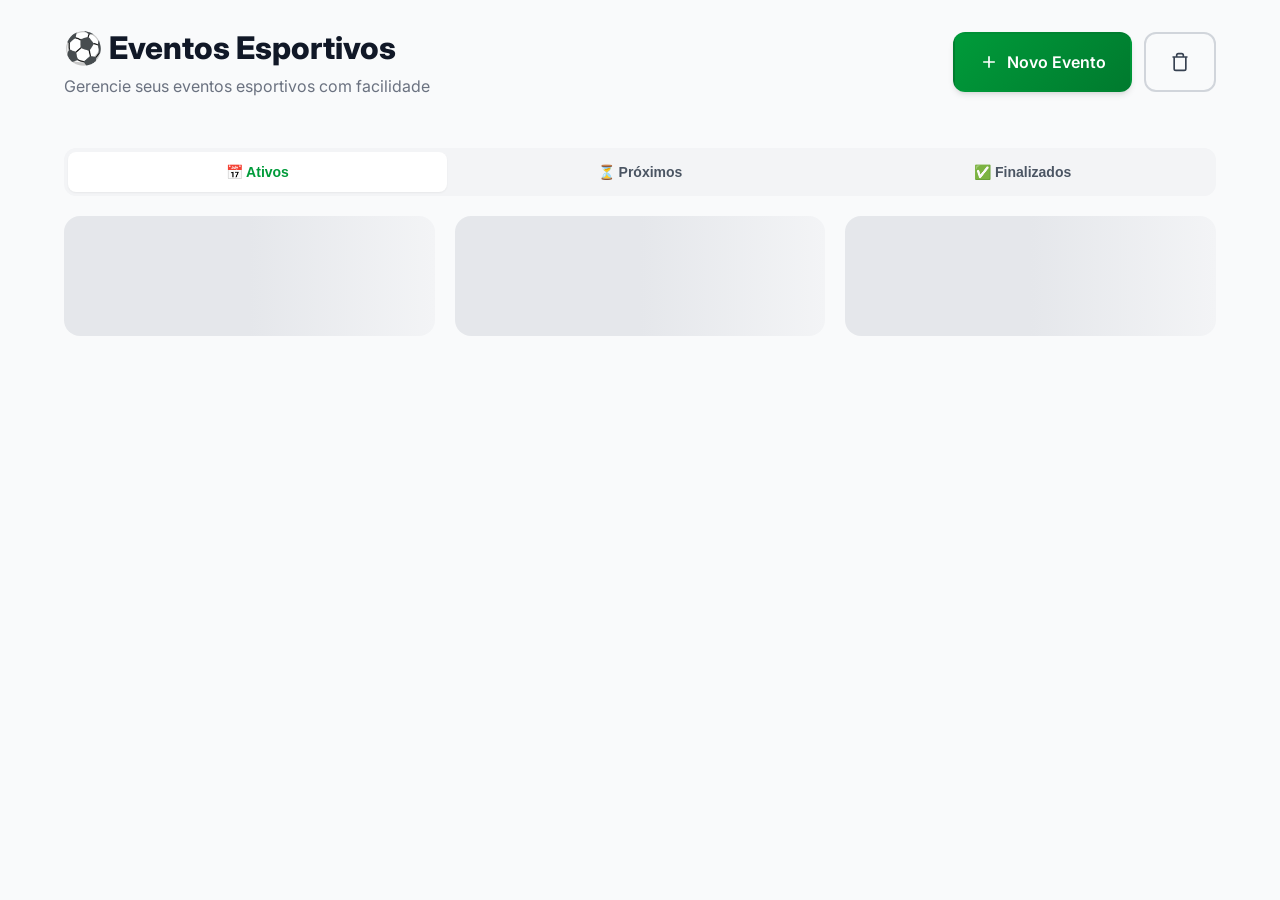
==== index.html @ 84ebbd31 "Recriação completa do sistema de gerenciamento de eventos esportivos com UI/UX mobile-first e cores " ====
<!DOCTYPE html>
<html lang="pt-BR">
<head>
  <meta charset="UTF-8">
  <meta name="viewport" content="width=device-width, initial-scale=1.0">
  <meta name="description" content="Gerenciador de Eventos Esportivos - Crie e gerencie seus eventos esportivos com facilidade">
  <meta name="theme-color" content="#009B3A">
  <title>Gestão de Eventos Esportivos | Painel Admin</title>
  
  <!-- Preconnect para performance -->
  <link rel="preconnect" href="https://fonts.googleapis.com">
  <link rel="preconnect" href="https://fonts.gstatic.com" crossorigin>
  <link href="https://fonts.googleapis.com/css2?family=Inter:wght@400;500;600;700;800&display=swap" rel="stylesheet">
  
  <!-- Styles -->
  <link rel="stylesheet" href="style.css">
  
  <!-- Favicon -->
  <link rel="icon" type="image/svg+xml" href="data:image/svg+xml,<svg xmlns='http://www.w3.org/2000/svg' viewBox='0 0 100 100'><text y='.9em' font-size='90'>⚽</text></svg>">
</head>
<body>
  <!-- Toast Container -->
  <div id="toast-container" class="toast-container" aria-live="polite"></div>

  <!-- Modal Backdrop -->
  <div id="modal-backdrop" class="modal-backdrop"></div>

  <!-- Header -->
  <header class="container">
    <div class="page-header">
      <div>
        <h1 class="page-title">⚽ Eventos Esportivos</h1>
        <p class="page-subtitle">Gerencie seus eventos esportivos com facilidade</p>
      </div>
      <div class="flex gap-3">
        <button id="btn-create-event" class="btn btn-primary btn-lg" data-action="create">
          <svg width="20" height="20" viewBox="0 0 24 24" fill="none" stroke="currentColor" stroke-width="2">
            <path d="M12 5v14M5 12h14"/>
          </svg>
          Novo Evento
        </button>
        <button id="btn-view-trash" class="btn btn-outline btn-lg" title="Lixeira">
          <svg width="20" height="20" viewBox="0 0 24 24" fill="none" stroke="currentColor" stroke-width="2">
            <path d="M3 6h18M19 6v14a2 2 0 01-2 2H7a2 2 0 01-2-2V6m3 0V4a2 2 0 012-2h4a2 2 0 012 2v2"/>
          </svg>
        </button>
      </div>
    </div>
  </header>

  <!-- Main Content -->
  <main class="container">
    <!-- Tabs de Navegação -->
    <div class="tabs" role="tablist">
      <button class="tab-button active" role="tab" aria-selected="true" data-tab="active">
        📅 Ativos
      </button>
      <button class="tab-button" role="tab" aria-selected="false" data-tab="upcoming">
        ⏳ Próximos
      </button>
      <button class="tab-button" role="tab" aria-selected="false" data-tab="completed">
        ✅ Finalizados
      </button>
    </div>

    <!-- Lista de Eventos -->
    <div id="events-list" class="grid grid-cols-1">
      <!-- Skeleton loading -->
      <div class="skeleton skeleton-card"></div>
      <div class="skeleton skeleton-card"></div>
      <div class="skeleton skeleton-card"></div>
    </div>

    <!-- Empty State (hidden by default) -->
    <div id="empty-state" class="empty-state hidden">
      <div class="empty-state-icon">
        <svg width="80" height="80" viewBox="0 0 24 24" fill="none" stroke="currentColor" stroke-width="1.5">
          <path d="M8 7V3m8 4V3m-9 8h10M5 21h14a2 2 0 002-2V7a2 2 0 00-2-2H5a2 2 0 00-2 2v12a2 2 0 002 2z"/>
        </svg>
      </div>
      <h3 class="empty-state-title">Nenhum evento encontrado</h3>
      <p class="empty-state-message">Crie seu primeiro evento esportivo clicando no botão "Novo Evento"</p>
    </div>
  </main>

  <!-- Modal de Criar/Editar Evento -->
  <div id="event-modal" class="modal" role="dialog" aria-modal="true" aria-labelledby="modal-title">
    <div class="modal-header">
      <h2 id="modal-title" class="modal-title">Novo Evento</h2>
      <button class="modal-close" aria-label="Fechar modal">
        <svg width="20" height="20" viewBox="0 0 24 24" fill="none" stroke="currentColor" stroke-width="2">
          <path d="M6 18L18 6M6 6l12 12"/>
        </svg>
      </button>
    </div>
    <form id="event-form" class="modal-body">
      <input type="hidden" id="event-id">
      
      <div class="form-group">
        <label for="event-name" class="form-label">Nome do Evento *</label>
        <input type="text" id="event-name" class="form-input" required placeholder="Ex: Futebol de Quinta">
      </div>

      <div class="form-group">
        <label for="event-description" class="form-label">Descrição</label>
        <textarea id="event-description" class="form-textarea" rows="3" placeholder="Detalhes sobre o evento..."></textarea>
      </div>

      <div class="grid grid-cols-1" style="gap: var(--spacing-4);">
        <div class="form-group">
          <label for="event-date" class="form-label">Data *</label>
          <input type="date" id="event-date" class="form-input" required>
        </div>

        <div class="form-group">
          <label for="event-time" class="form-label">Horário *</label>
          <input type="time" id="event-time" class="form-input" required>
        </div>
      </div>

      <div class="form-group">
        <label for="event-location" class="form-label">Localização *</label>
        <input type="text" id="event-location" class="form-input" required placeholder="Endereço completo">
        <p class="form-hint">O mapa será exibido após confirmar presença</p>
      </div>

      <div class="grid grid-cols-1" style="gap: var(--spacing-4);">
        <div class="form-group">
          <label for="event-max-players" class="form-label">Máximo de Jogadores *</label>
          <input type="number" id="event-max-players" class="form-input" required min="2" max="100" value="22">
        </div>

        <div class="form-group">
          <label for="event-cost" class="form-label">Custo por Pessoa (R$)</label>
          <input type="number" id="event-cost" class="form-input" min="0" step="0.01" placeholder="0.00">
        </div>
      </div>

      <div class="form-group">
        <label for="event-duration" class="form-label">Duração da Partida (minutos)</label>
        <input type="number" id="event-duration" class="form-input" min="1" max="180" value="60">
      </div>

      <div class="form-group">
        <label class="toggle">
          <input type="checkbox" id="event-require-login">
          <span class="toggle-slider"></span>
        </label>
        <span class="form-label" style="display: inline; margin-left: var(--spacing-2);">Exigir login para criar evento</span>
      </div>
    </form>
    <div class="modal-footer">
      <button type="button" id="btn-cancel-event" class="btn btn-secondary flex-1">Cancelar</button>
      <button type="submit" form="event-form" class="btn btn-primary flex-1">Salvar Evento</button>
    </div>
  </div>

  <!-- Modal de Detalhes do Evento -->
  <div id="event-details-modal" class="modal" role="dialog" aria-modal="true" aria-labelledby="details-modal-title">
    <div class="modal-header">
      <h2 id="details-modal-title" class="modal-title">Detalhes do Evento</h2>
      <button class="modal-close" aria-label="Fechar modal">
        <svg width="20" height="20" viewBox="0 0 24 24" fill="none" stroke="currentColor" stroke-width="2">
          <path d="M6 18L18 6M6 6l12 12"/>
        </svg>
      </button>
    </div>
    <div class="modal-body">
      <div id="event-details-content">
        <!-- Conteúdo carregado dinamicamente -->
      </div>
    </div>
    <div class="modal-footer">
      <button id="btn-delete-event" class="btn btn-danger">Excluir</button>
      <button id="btn-edit-event" class="btn btn-primary">Editar</button>
    </div>
  </div>

  <!-- Modal de Gerenciamento de Partida -->
  <div id="match-modal" class="modal" role="dialog" aria-modal="true" aria-labelledby="match-modal-title">
    <div class="modal-header">
      <h2 id="match-modal-title" class="modal-title">Controle da Partida</h2>
      <button class="modal-close" aria-label="Fechar modal">
        <svg width="20" height="20" viewBox="0 0 24 24" fill="none" stroke="currentColor" stroke-width="2">
          <path d="M6 18L18 6M6 6l12 12"/>
        </svg>
      </button>
    </div>
    <div class="modal-body">
      <!-- Timer -->
      <div class="mb-4">
        <div id="timer-display" class="timer-display timer-paused">00:00</div>
      </div>

      <!-- Controles do Timer -->
      <div class="flex justify-center gap-3 mb-4">
        <button id="btn-start-timer" class="btn btn-primary">
          <svg width="20" height="20" viewBox="0 0 24 24" fill="currentColor">
            <path d="M8 5v14l11-7z"/>
          </svg>
          Iniciar
        </button>
        <button id="btn-pause-timer" class="btn btn-warning hidden">
          <svg width="20" height="20" viewBox="0 0 24 24" fill="currentColor">
            <path d="M6 4h4v16H6zm8 0h4v16h-4z"/>
          </svg>
          Pausar
        </button>
        <button id="btn-reset-timer" class="btn btn-secondary">
          <svg width="20" height="20" viewBox="0 0 24 24" fill="none" stroke="currentColor" stroke-width="2">
            <path d="M4 4v5h.582m15.356 2A8.001 8.001 0 004.582 9m0 0H9m11 11v-5h-.581m0 0a8.003 8.003 0 01-15.357-2m15.357 2H15"/>
          </svg>
          Resetar
        </button>
      </div>

      <!-- Apito -->
      <div class="flex justify-center mb-4">
        <button id="btn-whistle" class="btn btn-blue btn-lg">
          <svg width="24" height="24" viewBox="0 0 24 24" fill="none" stroke="currentColor" stroke-width="2">
            <circle cx="12" cy="12" r="10"/>
            <path d="M12 8v8M8 12h8"/>
          </svg>
          🔊 Apitar
        </button>
      </div>

      <!-- Placar -->
      <div class="divider">Placar</div>
      
      <div class="scoreboard mb-4">
        <div class="score-team">
          <div class="score-value" id="score-team-a">0</div>
          <div class="score-label">Time A</div>
        </div>
        <div class="score-divider">-</div>
        <div class="score-team">
          <div class="score-value" id="score-team-b">0</div>
          <div class="score-label">Time B</div>
        </div>
      </div>

      <!-- Controles do Placar -->
      <div class="flex justify-center gap-3 mb-4">
        <button class="btn btn-secondary btn-add-goal" data-team="A">
          + Gol A
        </button>
        <button class="btn btn-secondary btn-add-goal" data-team="B">
          + Gol B
        </button>
      </div>

      <!-- Sortear Times -->
      <div class="divider">Times</div>
      
      <button id="btn-generate-teams" class="btn btn-warning w-full mb-4">
        🎲 Sortear Times Aleatórios
      </button>

      <div id="teams-container">
        <!-- Times gerados dinamicamente -->
      </div>
    </div>
    <div class="modal-footer">
      <button id="btn-end-match" class="btn btn-danger w-full">Finalizar Partida</button>
    </div>
  </div>

  <!-- Modal de Lixeira -->
  <div id="trash-modal" class="modal" role="dialog" aria-modal="true" aria-labelledby="trash-modal-title">
    <div class="modal-header">
      <h2 id="trash-modal-title" class="modal-title">🗑️ Lixeira</h2>
      <button class="modal-close" aria-label="Fechar modal">
        <svg width="20" height="20" viewBox="0 0 24 24" fill="none" stroke="currentColor" stroke-width="2">
          <path d="M6 18L18 6M6 6l12 12"/>
        </svg>
      </button>
    </div>
    <div class="modal-body">
      <div id="trash-list">
        <!-- Eventos deletados -->
      </div>
      <div id="trash-empty" class="empty-state hidden">
        <div class="empty-state-icon">
          <svg width="80" height="80" viewBox="0 0 24 24" fill="none" stroke="currentColor" stroke-width="1.5">
            <path d="M19 7l-.867 12.142A2 2 0 0116.138 21H7.862a2 2 0 01-1.995-1.858L5 7m5 4v6m4-6v6m1-10V4a1 1 0 00-1-1h-4a1 1 0 00-1 1v3M4 7h16"/>
          </svg>
        </div>
        <h3 class="empty-state-title">Lixeira vazia</h3>
        <p class="empty-state-message">Eventos excluídos aparecerão aqui</p>
      </div>
    </div>
  </div>

  <!-- Scripts -->
  <script src="script.js"></script>
</body>
</html>
---- style.css ----
/* 
 * ============================================
 * STYLE.CSS - Sistema de Design Mobile-First
 * Cores do Brasil | Animações GPU-accelerated
 * ============================================
 */

:root {
  /* 🇧🇷 Paleta de Cores do Brasil */
  --color-green-primary: #009B3A;
  --color-green-dark: #007A2E;
  --color-green-light: #2EC44E;
  --color-yellow-primary: #FFDF00;
  --color-yellow-dark: #D4BA00;
  --color-blue-primary: #002776;
  --color-blue-dark: #001A5C;
  --color-blue-light: #0047AB;
  --color-white: #FFFFFF;
  --color-black: #000000;
  
  /* Cores Neutras */
  --color-gray-50: #F9FAFB;
  --color-gray-100: #F3F4F6;
  --color-gray-200: #E5E7EB;
  --color-gray-300: #D1D5DB;
  --color-gray-400: #9CA3AF;
  --color-gray-500: #6B7280;
  --color-gray-600: #4B5563;
  --color-gray-700: #374151;
  --color-gray-800: #1F2937;
  --color-gray-900: #111827;
  
  /* Cores Semânticas */
  --color-success: #009B3A;
  --color-warning: #FFDF00;
  --color-error: #DC2626;
  --color-info: #002776;
  
  /* Tipografia */
  --font-family: 'Inter', -apple-system, BlinkMacSystemFont, 'Segoe UI', Roboto, sans-serif;
  --font-size-xs: clamp(0.7rem, 0.65rem + 0.25vw, 0.75rem);
  --font-size-sm: clamp(0.8rem, 0.75rem + 0.25vw, 0.875rem);
  --font-size-base: clamp(0.9rem, 0.85rem + 0.25vw, 1rem);
  --font-size-lg: clamp(1.1rem, 1rem + 0.5vw, 1.25rem);
  --font-size-xl: clamp(1.25rem, 1.15rem + 0.5vw, 1.5rem);
  --font-size-2xl: clamp(1.5rem, 1.35rem + 0.75vw, 2rem);
  --font-size-3xl: clamp(1.75rem, 1.55rem + 1vw, 2.5rem);
  
  /* Espaçamento */
  --spacing-1: 0.25rem;
  --spacing-2: 0.5rem;
  --spacing-3: 0.75rem;
  --spacing-4: 1rem;
  --spacing-5: 1.25rem;
  --spacing-6: 1.5rem;
  --spacing-8: 2rem;
  --spacing-10: 2.5rem;
  --spacing-12: 3rem;
  
  /* Bordas */
  --radius-sm: 0.375rem;
  --radius-md: 0.5rem;
  --radius-lg: 0.75rem;
  --radius-xl: 1rem;
  --radius-2xl: 1.5rem;
  --radius-full: 9999px;
  
  /* Sombras */
  --shadow-sm: 0 1px 2px 0 rgba(0, 0, 0, 0.05);
  --shadow-md: 0 4px 6px -1px rgba(0, 0, 0, 0.1), 0 2px 4px -1px rgba(0, 0, 0, 0.06);
  --shadow-lg: 0 10px 15px -3px rgba(0, 0, 0, 0.1), 0 4px 6px -2px rgba(0, 0, 0, 0.05);
  --shadow-xl: 0 20px 25px -5px rgba(0, 0, 0, 0.1), 0 10px 10px -5px rgba(0, 0, 0, 0.04);
  --shadow-2xl: 0 25px 50px -12px rgba(0, 0, 0, 0.25);
  
  /* Transições */
  --transition-fast: 150ms cubic-bezier(0.4, 0, 0.2, 1);
  --transition-base: 250ms cubic-bezier(0.4, 0, 0.2, 1);
  --transition-slow: 350ms cubic-bezier(0.4, 0, 0.2, 1);
  --transition-bounce: 500ms cubic-bezier(0.34, 1.56, 0.64, 1);
  
  /* Z-index layers */
  --z-dropdown: 100;
  --z-sticky: 200;
  --z-fixed: 300;
  --z-modal-backdrop: 400;
  --z-modal: 500;
  --z-toast: 600;
}

/* Reset & Base */
*, *::before, *::after {
  box-sizing: border-box;
  margin: 0;
  padding: 0;
}

html {
  font-size: 16px;
  scroll-behavior: smooth;
  -webkit-text-size-adjust: 100%;
}

body {
  font-family: var(--font-family);
  font-size: var(--font-size-base);
  line-height: 1.6;
  color: var(--color-gray-800);
  background-color: var(--color-gray-50);
  min-height: 100vh;
  overflow-x: hidden;
}

/* Scrollbar customizada */
::-webkit-scrollbar {
  width: 8px;
  height: 8px;
}

::-webkit-scrollbar-track {
  background: var(--color-gray-100);
  border-radius: var(--radius-full);
}

::-webkit-scrollbar-thumb {
  background: var(--color-gray-400);
  border-radius: var(--radius-full);
}

::-webkit-scrollbar-thumb:hover {
  background: var(--color-gray-500);
}

/* Links */
a {
  color: var(--color-blue-primary);
  text-decoration: none;
  transition: color var(--transition-fast);
}

a:hover {
  color: var(--color-blue-light);
}

/* Botões Base */
.btn {
  display: inline-flex;
  align-items: center;
  justify-content: center;
  gap: var(--spacing-2);
  padding: var(--spacing-3) var(--spacing-5);
  font-family: var(--font-family);
  font-size: var(--font-size-sm);
  font-weight: 600;
  line-height: 1.5;
  text-align: center;
  white-space: nowrap;
  vertical-align: middle;
  cursor: pointer;
  user-select: none;
  border: 2px solid transparent;
  border-radius: var(--radius-lg);
  transition: all var(--transition-fast);
  will-change: transform, box-shadow;
  min-height: 44px;
  min-width: 44px;
}

.btn:active {
  transform: scale(0.98);
}

.btn:focus-visible {
  outline: 3px solid var(--color-yellow-primary);
  outline-offset: 2px;
}

.btn:disabled {
  opacity: 0.5;
  cursor: not-allowed;
  pointer-events: none;
}

/* Variantes de Botão */
.btn-primary {
  background: linear-gradient(135deg, var(--color-green-primary), var(--color-green-dark));
  color: var(--color-white);
  box-shadow: var(--shadow-md);
}

.btn-primary:hover:not(:disabled) {
  background: linear-gradient(135deg, var(--color-green-light), var(--color-green-primary));
  box-shadow: var(--shadow-lg);
  transform: translateY(-2px);
}

.btn-secondary {
  background: var(--color-white);
  color: var(--color-gray-700);
  border-color: var(--color-gray-300);
  box-shadow: var(--shadow-sm);
}

.btn-secondary:hover:not(:disabled) {
  background: var(--color-gray-50);
  border-color: var(--color-gray-400);
  box-shadow: var(--shadow-md);
}

.btn-danger {
  background: linear-gradient(135deg, var(--color-error), #B91C1C);
  color: var(--color-white);
  box-shadow: var(--shadow-md);
}

.btn-danger:hover:not(:disabled) {
  background: linear-gradient(135deg, #EF4444, var(--color-error));
  box-shadow: var(--shadow-lg);
}

.btn-warning {
  background: linear-gradient(135deg, var(--color-yellow-primary), var(--color-yellow-dark));
  color: var(--color-gray-900);
  box-shadow: var(--shadow-md);
}

.btn-warning:hover:not(:disabled) {
  background: linear-gradient(135deg, #FFE033, var(--color-yellow-primary));
  box-shadow: var(--shadow-lg);
}

.btn-blue {
  background: linear-gradient(135deg, var(--color-blue-primary), var(--color-blue-dark));
  color: var(--color-white);
  box-shadow: var(--shadow-md);
}

.btn-blue:hover:not(:disabled) {
  background: linear-gradient(135deg, var(--color-blue-light), var(--color-blue-primary));
  box-shadow: var(--shadow-lg);
}

.btn-outline {
  background: transparent;
  border-color: var(--color-gray-300);
  color: var(--color-gray-700);
}

.btn-outline:hover:not(:disabled) {
  background: var(--color-gray-100);
  border-color: var(--color-gray-400);
}

.btn-icon {
  padding: var(--spacing-2);
  border-radius: var(--radius-md);
}

.btn-lg {
  padding: var(--spacing-4) var(--spacing-6);
  font-size: var(--font-size-base);
  min-height: 52px;
}

.btn-sm {
  padding: var(--spacing-2) var(--spacing-3);
  font-size: var(--font-size-xs);
  min-height: 36px;
}

/* Inputs & Formulários */
.form-group {
  margin-bottom: var(--spacing-5);
}

.form-label {
  display: block;
  margin-bottom: var(--spacing-2);
  font-size: var(--font-size-sm);
  font-weight: 600;
  color: var(--color-gray-700);
}

.form-input,
.form-select,
.form-textarea {
  display: block;
  width: 100%;
  padding: var(--spacing-3) var(--spacing-4);
  font-family: var(--font-family);
  font-size: var(--font-size-base);
  line-height: 1.5;
  color: var(--color-gray-800);
  background-color: var(--color-white);
  border: 2px solid var(--color-gray-300);
  border-radius: var(--radius-lg);
  transition: all var(--transition-fast);
  min-height: 44px;
}

.form-input:hover,
.form-select:hover,
.form-textarea:hover {
  border-color: var(--color-gray-400);
}

.form-input:focus,
.form-select:focus,
.form-textarea:focus {
  outline: none;
  border-color: var(--color-green-primary);
  box-shadow: 0 0 0 3px rgba(0, 155, 58, 0.15);
}

.form-input.error,
.form-select.error,
.form-textarea.error {
  border-color: var(--color-error);
}

.form-input.error:focus,
.form-select.error:focus,
.form-textarea.error:focus {
  box-shadow: 0 0 0 3px rgba(220, 38, 38, 0.15);
}

.form-hint {
  margin-top: var(--spacing-1);
  font-size: var(--font-size-xs);
  color: var(--color-gray-500);
}

.form-error {
  margin-top: var(--spacing-1);
  font-size: var(--font-size-xs);
  color: var(--color-error);
}

/* Toggle Switch */
.toggle {
  position: relative;
  display: inline-block;
  width: 52px;
  height: 28px;
}

.toggle input {
  opacity: 0;
  width: 0;
  height: 0;
}

.toggle-slider {
  position: absolute;
  cursor: pointer;
  inset: 0;
  background-color: var(--color-gray-300);
  border-radius: var(--radius-full);
  transition: background-color var(--transition-base);
}

.toggle-slider:before {
  position: absolute;
  content: "";
  height: 22px;
  width: 22px;
  left: 3px;
  bottom: 3px;
  background-color: var(--color-white);
  border-radius: 50%;
  transition: transform var(--transition-bounce);
  box-shadow: var(--shadow-sm);
}

.toggle input:checked + .toggle-slider {
  background: linear-gradient(135deg, var(--color-green-primary), var(--color-green-dark));
}

.toggle input:checked + .toggle-slider:before {
  transform: translateX(24px);
}

.toggle input:focus-visible + .toggle-slider {
  box-shadow: 0 0 0 3px rgba(0, 155, 58, 0.3);
}

/* Cards */
.card {
  background: var(--color-white);
  border-radius: var(--radius-xl);
  box-shadow: var(--shadow-md);
  overflow: hidden;
  transition: all var(--transition-base);
}

.card:hover {
  box-shadow: var(--shadow-lg);
}

.card-header {
  padding: var(--spacing-5) var(--spacing-5);
  border-bottom: 1px solid var(--color-gray-100);
}

.card-body {
  padding: var(--spacing-5);
}

.card-footer {
  padding: var(--spacing-4) var(--spacing-5);
  border-top: 1px solid var(--color-gray-100);
  background: var(--color-gray-50);
}

/* Badges */
.badge {
  display: inline-flex;
  align-items: center;
  gap: var(--spacing-1);
  padding: var(--spacing-1) var(--spacing-3);
  font-size: var(--font-size-xs);
  font-weight: 600;
  line-height: 1.4;
  border-radius: var(--radius-full);
  transition: all var(--transition-fast);
}

.badge-green {
  background: rgba(0, 155, 58, 0.1);
  color: var(--color-green-dark);
}

.badge-yellow {
  background: rgba(255, 223, 0, 0.15);
  color: #997D00;
}

.badge-blue {
  background: rgba(0, 39, 118, 0.1);
  color: var(--color-blue-dark);
}

.badge-red {
  background: rgba(220, 38, 38, 0.1);
  color: #991B1B;
}

.badge-gray {
  background: var(--color-gray-100);
  color: var(--color-gray-600);
}

/* Avatar */
.avatar {
  display: inline-flex;
  align-items: center;
  justify-content: center;
  width: 40px;
  height: 40px;
  font-size: var(--font-size-base);
  font-weight: 600;
  color: var(--color-white);
  background: linear-gradient(135deg, var(--color-blue-primary), var(--color-blue-light));
  border-radius: var(--radius-full);
  flex-shrink: 0;
}

.avatar-sm {
  width: 32px;
  height: 32px;
  font-size: var(--font-size-sm);
}

.avatar-lg {
  width: 56px;
  height: 56px;
  font-size: var(--font-size-xl);
}

/* Lista de Participantes */
.participant-list {
  list-style: none;
}

.participant-item {
  display: flex;
  align-items: center;
  gap: var(--spacing-3);
  padding: var(--spacing-3) var(--spacing-4);
  border-radius: var(--radius-lg);
  transition: background-color var(--transition-fast);
}

.participant-item:hover {
  background: var(--color-gray-50);
}

.participant-info {
  flex: 1;
  min-width: 0;
}

.participant-name {
  font-weight: 600;
  color: var(--color-gray-800);
  white-space: nowrap;
  overflow: hidden;
  text-overflow: ellipsis;
}

.participant-email {
  font-size: var(--font-size-xs);
  color: var(--color-gray-500);
  white-space: nowrap;
  overflow: hidden;
  text-overflow: ellipsis;
}

/* Modal */
.modal-backdrop {
  position: fixed;
  inset: 0;
  z-index: var(--z-modal-backdrop);
  background: rgba(0, 0, 0, 0.5);
  backdrop-filter: blur(4px);
  opacity: 0;
  visibility: hidden;
  transition: opacity var(--transition-base), visibility var(--transition-base);
}

.modal-backdrop.active {
  opacity: 1;
  visibility: visible;
}

.modal {
  position: fixed;
  z-index: var(--z-modal);
  top: 50%;
  left: 50%;
  width: calc(100% - var(--spacing-8));
  max-width: 500px;
  max-height: calc(100vh - var(--spacing-8));
  background: var(--color-white);
  border-radius: var(--radius-2xl);
  box-shadow: var(--shadow-2xl);
  transform: translate(-50%, -50%) scale(0.95);
  opacity: 0;
  visibility: hidden;
  transition: transform var(--transition-base), opacity var(--transition-base), visibility var(--transition-base);
  overflow: hidden;
  display: flex;
  flex-direction: column;
}

.modal.active {
  transform: translate(-50%, -50%) scale(1);
  opacity: 1;
  visibility: visible;
}

.modal-header {
  display: flex;
  align-items: center;
  justify-content: space-between;
  padding: var(--spacing-5);
  border-bottom: 1px solid var(--color-gray-100);
}

.modal-title {
  font-size: var(--font-size-lg);
  font-weight: 700;
  color: var(--color-gray-800);
}

.modal-close {
  display: flex;
  align-items: center;
  justify-content: center;
  width: 36px;
  height: 36px;
  padding: 0;
  background: var(--color-gray-100);
  border: none;
  border-radius: var(--radius-md);
  cursor: pointer;
  transition: all var(--transition-fast);
}

.modal-close:hover {
  background: var(--color-gray-200);
}

.modal-body {
  padding: var(--spacing-5);
  overflow-y: auto;
  flex: 1;
}

.modal-footer {
  display: flex;
  gap: var(--spacing-3);
  padding: var(--spacing-5);
  border-top: 1px solid var(--color-gray-100);
  background: var(--color-gray-50);
}

/* Toast Notifications */
.toast-container {
  position: fixed;
  bottom: var(--spacing-6);
  right: var(--spacing-6);
  z-index: var(--z-toast);
  display: flex;
  flex-direction: column;
  gap: var(--spacing-3);
  max-width: 400px;
  pointer-events: none;
}

@media (max-width: 640px) {
  .toast-container {
    left: var(--spacing-4);
    right: var(--spacing-4);
    max-width: none;
  }
}

.toast {
  display: flex;
  align-items: flex-start;
  gap: var(--spacing-3);
  padding: var(--spacing-4);
  background: var(--color-white);
  border-radius: var(--radius-lg);
  box-shadow: var(--shadow-xl);
  border-left: 4px solid var(--color-green-primary);
  transform: translateX(100%);
  opacity: 0;
  pointer-events: auto;
  transition: transform var(--transition-base), opacity var(--transition-base);
}

.toast.active {
  transform: translateX(0);
  opacity: 1;
}

.toast.toast-success {
  border-left-color: var(--color-success);
}

.toast.toast-error {
  border-left-color: var(--color-error);
}

.toast.toast-warning {
  border-left-color: var(--color-warning);
}

.toast.toast-info {
  border-left-color: var(--color-info);
}

.toast-icon {
  flex-shrink: 0;
  width: 24px;
  height: 24px;
  margin-top: 2px;
}

.toast-content {
  flex: 1;
  min-width: 0;
}

.toast-title {
  font-weight: 600;
  color: var(--color-gray-800);
  margin-bottom: var(--spacing-1);
}

.toast-message {
  font-size: var(--font-size-sm);
  color: var(--color-gray-600);
}

.toast-action {
  margin-left: var(--spacing-3);
  padding: var(--spacing-2) var(--spacing-3);
  font-size: var(--font-size-sm);
  font-weight: 600;
  color: var(--color-green-primary);
  background: transparent;
  border: none;
  border-radius: var(--radius-md);
  cursor: pointer;
  transition: background var(--transition-fast);
}

.toast-action:hover {
  background: var(--color-gray-100);
}

/* Skeleton Loading */
.skeleton {
  background: linear-gradient(
    90deg,
    var(--color-gray-200) 25%,
    var(--color-gray-100) 50%,
    var(--color-gray-200) 75%
  );
  background-size: 200% 100%;
  animation: skeleton-loading 1.5s infinite;
  border-radius: var(--radius-md);
}

@keyframes skeleton-loading {
  0% {
    background-position: 200% 0;
  }
  100% {
    background-position: -200% 0;
  }
}

.skeleton-text {
  height: 1em;
  margin-bottom: var(--spacing-2);
}

.skeleton-avatar {
  width: 40px;
  height: 40px;
  border-radius: var(--radius-full);
}

.skeleton-card {
  height: 120px;
  border-radius: var(--radius-xl);
}

/* Timer Display */
.timer-display {
  font-family: 'SF Mono', 'Monaco', 'Inconsolata', monospace;
  font-size: clamp(2rem, 5vw, 4rem);
  font-weight: 700;
  color: var(--color-gray-800);
  text-align: center;
  letter-spacing: -0.02em;
}

.timer-running {
  color: var(--color-green-primary);
}

.timer-paused {
  color: var(--color-yellow-dark);
}

.timer-ended {
  color: var(--color-error);
}

/* Scoreboard */
.scoreboard {
  display: flex;
  align-items: center;
  justify-content: center;
  gap: var(--spacing-6);
  padding: var(--spacing-6);
  background: linear-gradient(135deg, var(--color-blue-primary), var(--color-blue-dark));
  border-radius: var(--radius-2xl);
  color: var(--color-white);
}

.score-team {
  text-align: center;
}

.score-value {
  font-size: clamp(3rem, 8vw, 5rem);
  font-weight: 800;
  line-height: 1;
}

.score-label {
  font-size: var(--font-size-sm);
  opacity: 0.9;
  margin-top: var(--spacing-2);
}

.score-divider {
  font-size: clamp(2rem, 5vw, 3rem);
  font-weight: 300;
  opacity: 0.7;
}

/* Tabs */
.tabs {
  display: flex;
  gap: var(--spacing-1);
  padding: var(--spacing-1);
  background: var(--color-gray-100);
  border-radius: var(--radius-lg);
  margin-bottom: var(--spacing-5);
}

.tab-button {
  flex: 1;
  padding: var(--spacing-3) var(--spacing-4);
  font-size: var(--font-size-sm);
  font-weight: 600;
  color: var(--color-gray-600);
  background: transparent;
  border: none;
  border-radius: var(--radius-md);
  cursor: pointer;
  transition: all var(--transition-fast);
}

.tab-button:hover {
  color: var(--color-gray-800);
}

.tab-button.active {
  background: var(--color-white);
  color: var(--color-green-primary);
  box-shadow: var(--shadow-sm);
}

/* Empty State */
.empty-state {
  display: flex;
  flex-direction: column;
  align-items: center;
  justify-content: center;
  padding: var(--spacing-12);
  text-align: center;
}

.empty-state-icon {
  width: 80px;
  height: 80px;
  margin-bottom: var(--spacing-5);
  color: var(--color-gray-300);
}

.empty-state-title {
  font-size: var(--font-size-lg);
  font-weight: 600;
  color: var(--color-gray-700);
  margin-bottom: var(--spacing-2);
}

.empty-state-message {
  font-size: var(--font-size-base);
  color: var(--color-gray-500);
  max-width: 300px;
}

/* Animations */
@keyframes fadeIn {
  from {
    opacity: 0;
  }
  to {
    opacity: 1;
  }
}

@keyframes fadeOut {
  from {
    opacity: 1;
  }
  to {
    opacity: 0;
  }
}

@keyframes slideUp {
  from {
    transform: translateY(20px);
    opacity: 0;
  }
  to {
    transform: translateY(0);
    opacity: 1;
  }
}

@keyframes slideDown {
  from {
    transform: translateY(-20px);
    opacity: 0;
  }
  to {
    transform: translateY(0);
    opacity: 1;
  }
}

@keyframes scaleIn {
  from {
    transform: scale(0.9);
    opacity: 0;
  }
  to {
    transform: scale(1);
    opacity: 1;
  }
}

.animate-fade-in {
  animation: fadeIn var(--transition-base) ease-out;
}

.animate-slide-up {
  animation: slideUp var(--transition-slow) ease-out;
}

.animate-scale-in {
  animation: scaleIn var(--transition-bounce) ease-out;
}

/* Utility Classes */
.hidden {
  display: none !important;
}

.visible {
  display: block !important;
}

.flex {
  display: flex;
}

.flex-col {
  flex-direction: column;
}

.items-center {
  align-items: center;
}

.justify-center {
  justify-content: center;
}

.justify-between {
  justify-content: space-between;
}

.gap-2 {
  gap: var(--spacing-2);
}

.gap-3 {
  gap: var(--spacing-3);
}

.gap-4 {
  gap: var(--spacing-4);
}

.mt-4 {
  margin-top: var(--spacing-4);
}

.mb-4 {
  margin-bottom: var(--spacing-4);
}

.text-center {
  text-align: center;
}

.text-sm {
  font-size: var(--font-size-sm);
}

.text-xs {
  font-size: var(--font-size-xs);
}

.font-bold {
  font-weight: 700;
}

.text-green {
  color: var(--color-green-primary);
}

.text-blue {
  color: var(--color-blue-primary);
}

.text-yellow {
  color: var(--color-yellow-dark);
}

.text-red {
  color: var(--color-error);
}

.text-gray {
  color: var(--color-gray-500);
}

/* Responsive Grid */
.grid {
  display: grid;
  gap: var(--spacing-5);
}

.grid-cols-1 {
  grid-template-columns: repeat(1, 1fr);
}

@media (min-width: 640px) {
  .grid-cols-1 {
    grid-template-columns: repeat(2, 1fr);
  }
}

@media (min-width: 1024px) {
  .grid-cols-1 {
    grid-template-columns: repeat(3, 1fr);
  }
}

/* Container */
.container {
  width: 100%;
  max-width: 1200px;
  margin: 0 auto;
  padding: 0 var(--spacing-4);
}

@media (min-width: 768px) {
  .container {
    padding: 0 var(--spacing-6);
  }
}

/* Page Header */
.page-header {
  display: flex;
  flex-direction: column;
  gap: var(--spacing-4);
  padding: var(--spacing-6) 0;
  margin-bottom: var(--spacing-6);
}

@media (min-width: 640px) {
  .page-header {
    flex-direction: row;
    align-items: center;
    justify-content: space-between;
  }
}

.page-title {
  font-size: var(--font-size-2xl);
  font-weight: 800;
  color: var(--color-gray-900);
}

.page-subtitle {
  font-size: var(--font-size-base);
  color: var(--color-gray-500);
}

/* Status Badge */
.status-badge {
  display: inline-flex;
  align-items: center;
  gap: var(--spacing-2);
  padding: var(--spacing-2) var(--spacing-3);
  font-size: var(--font-size-xs);
  font-weight: 600;
  border-radius: var(--radius-full);
}

.status-badge::before {
  content: "";
  width: 8px;
  height: 8px;
  border-radius: 50%;
  animation: pulse 2s infinite;
}

.status-upcoming {
  background: rgba(0, 39, 118, 0.1);
  color: var(--color-blue-dark);
}

.status-upcoming::before {
  background: var(--color-blue-primary);
}

.status-live {
  background: rgba(220, 38, 38, 0.1);
  color: #991B1B;
}

.status-live::before {
  background: var(--color-error);
}

.status-completed {
  background: rgba(0, 155, 58, 0.1);
  color: var(--color-green-dark);
}

.status-completed::before {
  background: var(--color-success);
}

@keyframes pulse {
  0%, 100% {
    opacity: 1;
  }
  50% {
    opacity: 0.5;
  }
}

/* Event Card */
.event-card {
  display: flex;
  flex-direction: column;
  background: var(--color-white);
  border-radius: var(--radius-xl);
  box-shadow: var(--shadow-md);
  overflow: hidden;
  transition: all var(--transition-base);
  cursor: pointer;
}

.event-card:hover {
  transform: translateY(-4px);
  box-shadow: var(--shadow-xl);
}

.event-card-image {
  height: 160px;
  background: linear-gradient(135deg, var(--color-green-primary), var(--color-blue-primary));
  display: flex;
  align-items: center;
  justify-content: center;
  color: var(--color-white);
  font-size: 3rem;
}

.event-card-body {
  padding: var(--spacing-5);
  flex: 1;
}

.event-card-title {
  font-size: var(--font-size-lg);
  font-weight: 700;
  color: var(--color-gray-800);
  margin-bottom: var(--spacing-2);
}

.event-card-meta {
  display: flex;
  flex-wrap: wrap;
  gap: var(--spacing-3);
  margin-bottom: var(--spacing-4);
}

.event-card-meta-item {
  display: flex;
  align-items: center;
  gap: var(--spacing-1);
  font-size: var(--font-size-sm);
  color: var(--color-gray-500);
}

.event-card-footer {
  display: flex;
  align-items: center;
  justify-content: space-between;
  padding: var(--spacing-4) var(--spacing-5);
  border-top: 1px solid var(--color-gray-100);
  background: var(--color-gray-50);
}

/* Progress Bar */
.progress-bar {
  width: 100%;
  height: 8px;
  background: var(--color-gray-200);
  border-radius: var(--radius-full);
  overflow: hidden;
}

.progress-bar-fill {
  height: 100%;
  background: linear-gradient(90deg, var(--color-green-primary), var(--color-green-light));
  border-radius: var(--radius-full);
  transition: width var(--transition-base);
}

/* Map Container */
.map-container {
  width: 100%;
  height: 300px;
  background: var(--color-gray-100);
  border-radius: var(--radius-xl);
  overflow: hidden;
  margin-bottom: var(--spacing-5);
}

.map-container iframe {
  width: 100%;
  height: 100%;
  border: none;
}

/* Divider */
.divider {
  display: flex;
  align-items: center;
  gap: var(--spacing-4);
  margin: var(--spacing-6) 0;
  color: var(--color-gray-400);
}

.divider::before,
.divider::after {
  content: "";
  flex: 1;
  height: 1px;
  background: var(--color-gray-200);
}

/* Stat Card */
.stat-card {
  display: flex;
  flex-direction: column;
  padding: var(--spacing-5);
  background: var(--color-white);
  border-radius: var(--radius-xl);
  box-shadow: var(--shadow-md);
}

.stat-value {
  font-size: var(--font-size-2xl);
  font-weight: 800;
  color: var(--color-gray-800);
}

.stat-label {
  font-size: var(--font-size-sm);
  color: var(--color-gray-500);
  margin-top: var(--spacing-1);
}

/* Alert Box */
.alert {
  display: flex;
  gap: var(--spacing-3);
  padding: var(--spacing-4);
  border-radius: var(--radius-lg);
  margin-bottom: var(--spacing-5);
}

.alert-info {
  background: rgba(0, 39, 118, 0.1);
  border-left: 4px solid var(--color-blue-primary);
}

.alert-warning {
  background: rgba(255, 223, 0, 0.15);
  border-left: 4px solid var(--color-yellow-primary);
}

.alert-error {
  background: rgba(220, 38, 38, 0.1);
  border-left: 4px solid var(--color-error);
}

.alert-success {
  background: rgba(0, 155, 58, 0.1);
  border-left: 4px solid var(--color-green-primary);
}

.alert-icon {
  flex-shrink: 0;
  width: 24px;
  height: 24px;
}

.alert-content {
  flex: 1;
}

.alert-title {
  font-weight: 600;
  margin-bottom: var(--spacing-1);
}

.alert-message {
  font-size: var(--font-size-sm);
}

/* Print Styles */
@media print {
  .btn,
  .modal,
  .toast-container,
  .no-print {
    display: none !important;
  }
  
  body {
    background: var(--color-white);
  }
  
  .card {
    box-shadow: none;
    border: 1px solid var(--color-gray-200);
  }
}
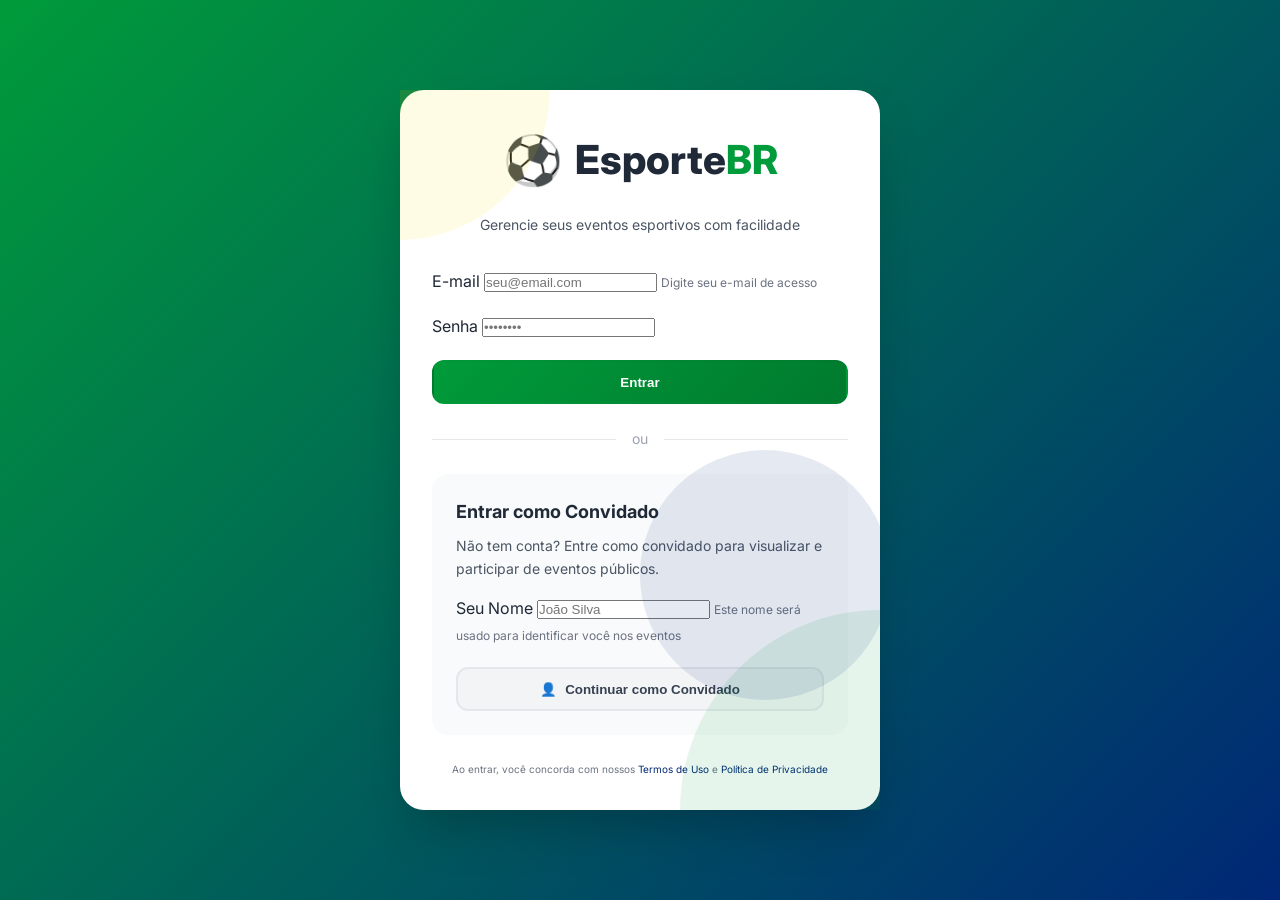
==== commit c7ea2d14: "update branch" ====
--- a/index.html
+++ b/index.html
@@ -1,298 +1,146 @@
 <!DOCTYPE html>
 <html lang="pt-BR">
 <head>
-  <meta charset="UTF-8">
-  <meta name="viewport" content="width=device-width, initial-scale=1.0">
-  <meta name="description" content="Gerenciador de Eventos Esportivos - Crie e gerencie seus eventos esportivos com facilidade">
-  <meta name="theme-color" content="#009B3A">
-  <title>Gestão de Eventos Esportivos | Painel Admin</title>
-  
-  <!-- Preconnect para performance -->
-  <link rel="preconnect" href="https://fonts.googleapis.com">
-  <link rel="preconnect" href="https://fonts.gstatic.com" crossorigin>
-  <link href="https://fonts.googleapis.com/css2?family=Inter:wght@400;500;600;700;800&display=swap" rel="stylesheet">
-  
-  <!-- Styles -->
-  <link rel="stylesheet" href="style.css">
-  
-  <!-- Favicon -->
-  <link rel="icon" type="image/svg+xml" href="data:image/svg+xml,<svg xmlns='http://www.w3.org/2000/svg' viewBox='0 0 100 100'><text y='.9em' font-size='90'>⚽</text></svg>">
+    <meta charset="UTF-8">
+    <meta name="viewport" content="width=device-width, initial-scale=1.0">
+    <title>Painel Admin - EsporteBR</title>
+    <link rel="stylesheet" href="style.css">
+    <link rel="preconnect" href="https://fonts.googleapis.com">
+    <link rel="preconnect" href="https://fonts.gstatic.com" crossorigin>
+    <link href="https://fonts.googleapis.com/css2?family=Inter:wght@400;500;600;700&display=swap" rel="stylesheet">
 </head>
 <body>
-  <!-- Toast Container -->
-  <div id="toast-container" class="toast-container" aria-live="polite"></div>
+    <!-- Header -->
+    <header class="admin-header">
+        <div class="header-content">
+            <div class="logo">
+                <span class="logo-icon">⚽</span>
+                <h1>Esporte<span class="brasil">BR</span></h1>
+            </div>
+            <div class="header-actions">
+                <button id="logout-btn" class="btn btn-outline btn-sm">
+                    <span class="btn-icon">🚪</span>
+                    Sair
+                </button>
+            </div>
+        </div>
+    </header>
 
-  <!-- Modal Backdrop -->
-  <div id="modal-backdrop" class="modal-backdrop"></div>
+    <!-- Main Content -->
+    <main class="admin-main">
+        <div class="container">
+            <!-- Stats Section -->
+            <section class="stats-section">
+                <div class="stat-card">
+                    <div class="stat-icon">📅</div>
+                    <div class="stat-info">
+                        <strong id="total-events">0</strong>
+                        <span>Total de Eventos</span>
+                    </div>
+                </div>
+                <div class="stat-card">
+                    <div class="stat-icon">👥</div>
+                    <div class="stat-info">
+                        <strong id="total-participants">0</strong>
+                        <span>Participantes</span>
+                    </div>
+                </div>
+                <div class="stat-card">
+                    <div class="stat-icon">✅</div>
+                    <div class="stat-info">
+                        <strong id="active-events">0</strong>
+                        <span>Ativos</span>
+                    </div>
+                </div>
+            </section>
 
-  <!-- Header -->
-  <header class="container">
-    <div class="page-header">
-      <div>
-        <h1 class="page-title">⚽ Eventos Esportivos</h1>
-        <p class="page-subtitle">Gerencie seus eventos esportivos com facilidade</p>
-      </div>
-      <div class="flex gap-3">
-        <button id="btn-create-event" class="btn btn-primary btn-lg" data-action="create">
-          <svg width="20" height="20" viewBox="0 0 24 24" fill="none" stroke="currentColor" stroke-width="2">
-            <path d="M12 5v14M5 12h14"/>
-          </svg>
-          Novo Evento
-        </button>
-        <button id="btn-view-trash" class="btn btn-outline btn-lg" title="Lixeira">
-          <svg width="20" height="20" viewBox="0 0 24 24" fill="none" stroke="currentColor" stroke-width="2">
-            <path d="M3 6h18M19 6v14a2 2 0 01-2 2H7a2 2 0 01-2-2V6m3 0V4a2 2 0 012-2h4a2 2 0 012 2v2"/>
-          </svg>
-        </button>
-      </div>
-    </div>
-  </header>
+            <!-- Actions Bar -->
+            <section class="actions-bar">
+                <h2>Meus Eventos</h2>
+                <button class="btn btn-primary" onclick="openModal('create-event-modal')">
+                    <span class="btn-icon">➕</span>
+                    Criar Evento
+                </button>
+            </section>
 
-  <!-- Main Content -->
-  <main class="container">
-    <!-- Tabs de Navegação -->
-    <div class="tabs" role="tablist">
-      <button class="tab-button active" role="tab" aria-selected="true" data-tab="active">
-        📅 Ativos
-      </button>
-      <button class="tab-button" role="tab" aria-selected="false" data-tab="upcoming">
-        ⏳ Próximos
-      </button>
-      <button class="tab-button" role="tab" aria-selected="false" data-tab="completed">
-        ✅ Finalizados
-      </button>
+            <!-- Events List -->
+            <section id="events-list" class="events-grid">
+                <!-- Events will be rendered here -->
+            </section>
+        </div>
+    </main>
+
+    <!-- Create Event Modal -->
+    <div id="create-event-modal" class="modal">
+        <div class="modal-backdrop" data-close-modal></div>
+        <div class="modal-content">
+            <div class="modal-header">
+                <h2>Criar Novo Evento</h2>
+                <button class="modal-close" data-close-modal>×</button>
+            </div>
+            <form id="create-event-form" class="modal-body">
+                <div class="form-group">
+                    <label for="event-title">Título do Evento</label>
+                    <input type="text" id="event-title" required placeholder="Ex: Pelada de Sábado">
+                </div>
+                
+                <div class="form-row">
+                    <div class="form-group">
+                        <label for="event-sport">Esporte</label>
+                        <select id="event-sport" required>
+                            <option value="futebol">Futebol</option>
+                            <option value="basquete">Basquete</option>
+                            <option value="volei">Vôlei</option>
+                            <option value="tenis">Tênis</option>
+                            <option value="outro">Outro</option>
+                        </select>
+                    </div>
+                    
+                    <div class="form-group">
+                        <label for="event-max">Máx. Participantes</label>
+                        <input type="number" id="event-max" min="2" max="100" value="22" required>
+                    </div>
+                </div>
+                
+                <div class="form-row">
+                    <div class="form-group">
+                        <label for="event-date">Data</label>
+                        <input type="date" id="event-date" required>
+                    </div>
+                    
+                    <div class="form-group">
+                        <label for="event-time">Horário</label>
+                        <input type="time" id="event-time" required>
+                    </div>
+                </div>
+                
+                <div class="form-group">
+                    <label for="event-location">Localização</label>
+                    <input type="text" id="event-location" required placeholder="Endereço ou nome do local">
+                </div>
+                
+                <div class="form-group">
+                    <label for="event-cost">Custo Total (R$)</label>
+                    <input type="number" id="event-cost" min="0" step="0.01" value="0" placeholder="0 = Grátis">
+                    <span class="form-hint">Valor total do evento (será dividido entre participantes)</span>
+                </div>
+                
+                <div class="form-group">
+                    <label for="event-description">Descrição</label>
+                    <textarea id="event-description" rows="3" placeholder="Detalhes adicionais sobre o evento"></textarea>
+                </div>
+                
+                <div class="modal-footer">
+                    <button type="button" class="btn btn-secondary" data-close-modal>Cancelar</button>
+                    <button type="submit" class="btn btn-primary">Criar Evento</button>
+                </div>
+            </form>
+        </div>
     </div>
 
-    <!-- Lista de Eventos -->
-    <div id="events-list" class="grid grid-cols-1">
-      <!-- Skeleton loading -->
-      <div class="skeleton skeleton-card"></div>
-      <div class="skeleton skeleton-card"></div>
-      <div class="skeleton skeleton-card"></div>
-    </div>
+    <!-- Toast Container -->
+    <div id="toast-container" class="toast-container"></div>
 
-    <!-- Empty State (hidden by default) -->
-    <div id="empty-state" class="empty-state hidden">
-      <div class="empty-state-icon">
-        <svg width="80" height="80" viewBox="0 0 24 24" fill="none" stroke="currentColor" stroke-width="1.5">
-          <path d="M8 7V3m8 4V3m-9 8h10M5 21h14a2 2 0 002-2V7a2 2 0 00-2-2H5a2 2 0 00-2 2v12a2 2 0 002 2z"/>
-        </svg>
-      </div>
-      <h3 class="empty-state-title">Nenhum evento encontrado</h3>
-      <p class="empty-state-message">Crie seu primeiro evento esportivo clicando no botão "Novo Evento"</p>
-    </div>
-  </main>
-
-  <!-- Modal de Criar/Editar Evento -->
-  <div id="event-modal" class="modal" role="dialog" aria-modal="true" aria-labelledby="modal-title">
-    <div class="modal-header">
-      <h2 id="modal-title" class="modal-title">Novo Evento</h2>
-      <button class="modal-close" aria-label="Fechar modal">
-        <svg width="20" height="20" viewBox="0 0 24 24" fill="none" stroke="currentColor" stroke-width="2">
-          <path d="M6 18L18 6M6 6l12 12"/>
-        </svg>
-      </button>
-    </div>
-    <form id="event-form" class="modal-body">
-      <input type="hidden" id="event-id">
-      
-      <div class="form-group">
-        <label for="event-name" class="form-label">Nome do Evento *</label>
-        <input type="text" id="event-name" class="form-input" required placeholder="Ex: Futebol de Quinta">
-      </div>
-
-      <div class="form-group">
-        <label for="event-description" class="form-label">Descrição</label>
-        <textarea id="event-description" class="form-textarea" rows="3" placeholder="Detalhes sobre o evento..."></textarea>
-      </div>
-
-      <div class="grid grid-cols-1" style="gap: var(--spacing-4);">
-        <div class="form-group">
-          <label for="event-date" class="form-label">Data *</label>
-          <input type="date" id="event-date" class="form-input" required>
-        </div>
-
-        <div class="form-group">
-          <label for="event-time" class="form-label">Horário *</label>
-          <input type="time" id="event-time" class="form-input" required>
-        </div>
-      </div>
-
-      <div class="form-group">
-        <label for="event-location" class="form-label">Localização *</label>
-        <input type="text" id="event-location" class="form-input" required placeholder="Endereço completo">
-        <p class="form-hint">O mapa será exibido após confirmar presença</p>
-      </div>
-
-      <div class="grid grid-cols-1" style="gap: var(--spacing-4);">
-        <div class="form-group">
-          <label for="event-max-players" class="form-label">Máximo de Jogadores *</label>
-          <input type="number" id="event-max-players" class="form-input" required min="2" max="100" value="22">
-        </div>
-
-        <div class="form-group">
-          <label for="event-cost" class="form-label">Custo por Pessoa (R$)</label>
-          <input type="number" id="event-cost" class="form-input" min="0" step="0.01" placeholder="0.00">
-        </div>
-      </div>
-
-      <div class="form-group">
-        <label for="event-duration" class="form-label">Duração da Partida (minutos)</label>
-        <input type="number" id="event-duration" class="form-input" min="1" max="180" value="60">
-      </div>
-
-      <div class="form-group">
-        <label class="toggle">
-          <input type="checkbox" id="event-require-login">
-          <span class="toggle-slider"></span>
-        </label>
-        <span class="form-label" style="display: inline; margin-left: var(--spacing-2);">Exigir login para criar evento</span>
-      </div>
-    </form>
-    <div class="modal-footer">
-      <button type="button" id="btn-cancel-event" class="btn btn-secondary flex-1">Cancelar</button>
-      <button type="submit" form="event-form" class="btn btn-primary flex-1">Salvar Evento</button>
-    </div>
-  </div>
-
-  <!-- Modal de Detalhes do Evento -->
-  <div id="event-details-modal" class="modal" role="dialog" aria-modal="true" aria-labelledby="details-modal-title">
-    <div class="modal-header">
-      <h2 id="details-modal-title" class="modal-title">Detalhes do Evento</h2>
-      <button class="modal-close" aria-label="Fechar modal">
-        <svg width="20" height="20" viewBox="0 0 24 24" fill="none" stroke="currentColor" stroke-width="2">
-          <path d="M6 18L18 6M6 6l12 12"/>
-        </svg>
-      </button>
-    </div>
-    <div class="modal-body">
-      <div id="event-details-content">
-        <!-- Conteúdo carregado dinamicamente -->
-      </div>
-    </div>
-    <div class="modal-footer">
-      <button id="btn-delete-event" class="btn btn-danger">Excluir</button>
-      <button id="btn-edit-event" class="btn btn-primary">Editar</button>
-    </div>
-  </div>
-
-  <!-- Modal de Gerenciamento de Partida -->
-  <div id="match-modal" class="modal" role="dialog" aria-modal="true" aria-labelledby="match-modal-title">
-    <div class="modal-header">
-      <h2 id="match-modal-title" class="modal-title">Controle da Partida</h2>
-      <button class="modal-close" aria-label="Fechar modal">
-        <svg width="20" height="20" viewBox="0 0 24 24" fill="none" stroke="currentColor" stroke-width="2">
-          <path d="M6 18L18 6M6 6l12 12"/>
-        </svg>
-      </button>
-    </div>
-    <div class="modal-body">
-      <!-- Timer -->
-      <div class="mb-4">
-        <div id="timer-display" class="timer-display timer-paused">00:00</div>
-      </div>
-
-      <!-- Controles do Timer -->
-      <div class="flex justify-center gap-3 mb-4">
-        <button id="btn-start-timer" class="btn btn-primary">
-          <svg width="20" height="20" viewBox="0 0 24 24" fill="currentColor">
-            <path d="M8 5v14l11-7z"/>
-          </svg>
-          Iniciar
-        </button>
-        <button id="btn-pause-timer" class="btn btn-warning hidden">
-          <svg width="20" height="20" viewBox="0 0 24 24" fill="currentColor">
-            <path d="M6 4h4v16H6zm8 0h4v16h-4z"/>
-          </svg>
-          Pausar
-        </button>
-        <button id="btn-reset-timer" class="btn btn-secondary">
-          <svg width="20" height="20" viewBox="0 0 24 24" fill="none" stroke="currentColor" stroke-width="2">
-            <path d="M4 4v5h.582m15.356 2A8.001 8.001 0 004.582 9m0 0H9m11 11v-5h-.581m0 0a8.003 8.003 0 01-15.357-2m15.357 2H15"/>
-          </svg>
-          Resetar
-        </button>
-      </div>
-
-      <!-- Apito -->
-      <div class="flex justify-center mb-4">
-        <button id="btn-whistle" class="btn btn-blue btn-lg">
-          <svg width="24" height="24" viewBox="0 0 24 24" fill="none" stroke="currentColor" stroke-width="2">
-            <circle cx="12" cy="12" r="10"/>
-            <path d="M12 8v8M8 12h8"/>
-          </svg>
-          🔊 Apitar
-        </button>
-      </div>
-
-      <!-- Placar -->
-      <div class="divider">Placar</div>
-      
-      <div class="scoreboard mb-4">
-        <div class="score-team">
-          <div class="score-value" id="score-team-a">0</div>
-          <div class="score-label">Time A</div>
-        </div>
-        <div class="score-divider">-</div>
-        <div class="score-team">
-          <div class="score-value" id="score-team-b">0</div>
-          <div class="score-label">Time B</div>
-        </div>
-      </div>
-
-      <!-- Controles do Placar -->
-      <div class="flex justify-center gap-3 mb-4">
-        <button class="btn btn-secondary btn-add-goal" data-team="A">
-          + Gol A
-        </button>
-        <button class="btn btn-secondary btn-add-goal" data-team="B">
-          + Gol B
-        </button>
-      </div>
-
-      <!-- Sortear Times -->
-      <div class="divider">Times</div>
-      
-      <button id="btn-generate-teams" class="btn btn-warning w-full mb-4">
-        🎲 Sortear Times Aleatórios
-      </button>
-
-      <div id="teams-container">
-        <!-- Times gerados dinamicamente -->
-      </div>
-    </div>
-    <div class="modal-footer">
-      <button id="btn-end-match" class="btn btn-danger w-full">Finalizar Partida</button>
-    </div>
-  </div>
-
-  <!-- Modal de Lixeira -->
-  <div id="trash-modal" class="modal" role="dialog" aria-modal="true" aria-labelledby="trash-modal-title">
-    <div class="modal-header">
-      <h2 id="trash-modal-title" class="modal-title">🗑️ Lixeira</h2>
-      <button class="modal-close" aria-label="Fechar modal">
-        <svg width="20" height="20" viewBox="0 0 24 24" fill="none" stroke="currentColor" stroke-width="2">
-          <path d="M6 18L18 6M6 6l12 12"/>
-        </svg>
-      </button>
-    </div>
-    <div class="modal-body">
-      <div id="trash-list">
-        <!-- Eventos deletados -->
-      </div>
-      <div id="trash-empty" class="empty-state hidden">
-        <div class="empty-state-icon">
-          <svg width="80" height="80" viewBox="0 0 24 24" fill="none" stroke="currentColor" stroke-width="1.5">
-            <path d="M19 7l-.867 12.142A2 2 0 0116.138 21H7.862a2 2 0 01-1.995-1.858L5 7m5 4v6m4-6v6m1-10V4a1 1 0 00-1-1h-4a1 1 0 00-1 1v3M4 7h16"/>
-          </svg>
-        </div>
-        <h3 class="empty-state-title">Lixeira vazia</h3>
-        <p class="empty-state-message">Eventos excluídos aparecerão aqui</p>
-      </div>
-    </div>
-  </div>
-
-  <!-- Scripts -->
-  <script src="script.js"></script>
+    <script src="script.js"></script>
 </body>
 </html>
--- a/style.css
+++ b/style.css
@@ -1,1328 +1,111 @@
-/* 
- * ============================================
- * STYLE.CSS - Sistema de Design Mobile-First
- * Cores do Brasil | Animações GPU-accelerated
- * ============================================
- */
-
-:root {
-  /* 🇧🇷 Paleta de Cores do Brasil */
-  --color-green-primary: #009B3A;
-  --color-green-dark: #007A2E;
-  --color-green-light: #2EC44E;
-  --color-yellow-primary: #FFDF00;
-  --color-yellow-dark: #D4BA00;
-  --color-blue-primary: #002776;
-  --color-blue-dark: #001A5C;
-  --color-blue-light: #0047AB;
-  --color-white: #FFFFFF;
-  --color-black: #000000;
-  
-  /* Cores Neutras */
-  --color-gray-50: #F9FAFB;
-  --color-gray-100: #F3F4F6;
-  --color-gray-200: #E5E7EB;
-  --color-gray-300: #D1D5DB;
-  --color-gray-400: #9CA3AF;
-  --color-gray-500: #6B7280;
-  --color-gray-600: #4B5563;
-  --color-gray-700: #374151;
-  --color-gray-800: #1F2937;
-  --color-gray-900: #111827;
-  
-  /* Cores Semânticas */
-  --color-success: #009B3A;
-  --color-warning: #FFDF00;
-  --color-error: #DC2626;
-  --color-info: #002776;
-  
-  /* Tipografia */
-  --font-family: 'Inter', -apple-system, BlinkMacSystemFont, 'Segoe UI', Roboto, sans-serif;
-  --font-size-xs: clamp(0.7rem, 0.65rem + 0.25vw, 0.75rem);
-  --font-size-sm: clamp(0.8rem, 0.75rem + 0.25vw, 0.875rem);
-  --font-size-base: clamp(0.9rem, 0.85rem + 0.25vw, 1rem);
-  --font-size-lg: clamp(1.1rem, 1rem + 0.5vw, 1.25rem);
-  --font-size-xl: clamp(1.25rem, 1.15rem + 0.5vw, 1.5rem);
-  --font-size-2xl: clamp(1.5rem, 1.35rem + 0.75vw, 2rem);
-  --font-size-3xl: clamp(1.75rem, 1.55rem + 1vw, 2.5rem);
-  
-  /* Espaçamento */
-  --spacing-1: 0.25rem;
-  --spacing-2: 0.5rem;
-  --spacing-3: 0.75rem;
-  --spacing-4: 1rem;
-  --spacing-5: 1.25rem;
-  --spacing-6: 1.5rem;
-  --spacing-8: 2rem;
-  --spacing-10: 2.5rem;
-  --spacing-12: 3rem;
-  
-  /* Bordas */
-  --radius-sm: 0.375rem;
-  --radius-md: 0.5rem;
-  --radius-lg: 0.75rem;
-  --radius-xl: 1rem;
-  --radius-2xl: 1.5rem;
-  --radius-full: 9999px;
-  
-  /* Sombras */
-  --shadow-sm: 0 1px 2px 0 rgba(0, 0, 0, 0.05);
-  --shadow-md: 0 4px 6px -1px rgba(0, 0, 0, 0.1), 0 2px 4px -1px rgba(0, 0, 0, 0.06);
-  --shadow-lg: 0 10px 15px -3px rgba(0, 0, 0, 0.1), 0 4px 6px -2px rgba(0, 0, 0, 0.05);
-  --shadow-xl: 0 20px 25px -5px rgba(0, 0, 0, 0.1), 0 10px 10px -5px rgba(0, 0, 0, 0.04);
-  --shadow-2xl: 0 25px 50px -12px rgba(0, 0, 0, 0.25);
-  
-  /* Transições */
-  --transition-fast: 150ms cubic-bezier(0.4, 0, 0.2, 1);
-  --transition-base: 250ms cubic-bezier(0.4, 0, 0.2, 1);
-  --transition-slow: 350ms cubic-bezier(0.4, 0, 0.2, 1);
-  --transition-bounce: 500ms cubic-bezier(0.34, 1.56, 0.64, 1);
-  
-  /* Z-index layers */
-  --z-dropdown: 100;
-  --z-sticky: 200;
-  --z-fixed: 300;
-  --z-modal-backdrop: 400;
-  --z-modal: 500;
-  --z-toast: 600;
-}
-
-/* Reset & Base */
-*, *::before, *::after {
-  box-sizing: border-box;
-  margin: 0;
-  padding: 0;
-}
-
-html {
-  font-size: 16px;
-  scroll-behavior: smooth;
-  -webkit-text-size-adjust: 100%;
-}
-
-body {
-  font-family: var(--font-family);
-  font-size: var(--font-size-base);
-  line-height: 1.6;
-  color: var(--color-gray-800);
-  background-color: var(--color-gray-50);
-  min-height: 100vh;
-  overflow-x: hidden;
-}
-
-/* Scrollbar customizada */
-::-webkit-scrollbar {
-  width: 8px;
-  height: 8px;
-}
-
-::-webkit-scrollbar-track {
-  background: var(--color-gray-100);
-  border-radius: var(--radius-full);
-}
-
-::-webkit-scrollbar-thumb {
-  background: var(--color-gray-400);
-  border-radius: var(--radius-full);
-}
-
-::-webkit-scrollbar-thumb:hover {
-  background: var(--color-gray-500);
-}
-
-/* Links */
-a {
-  color: var(--color-blue-primary);
-  text-decoration: none;
-  transition: color var(--transition-fast);
-}
-
-a:hover {
-  color: var(--color-blue-light);
-}
-
-/* Botões Base */
-.btn {
-  display: inline-flex;
-  align-items: center;
-  justify-content: center;
-  gap: var(--spacing-2);
-  padding: var(--spacing-3) var(--spacing-5);
-  font-family: var(--font-family);
-  font-size: var(--font-size-sm);
-  font-weight: 600;
-  line-height: 1.5;
-  text-align: center;
-  white-space: nowrap;
-  vertical-align: middle;
-  cursor: pointer;
-  user-select: none;
-  border: 2px solid transparent;
-  border-radius: var(--radius-lg);
-  transition: all var(--transition-fast);
-  will-change: transform, box-shadow;
-  min-height: 44px;
-  min-width: 44px;
-}
-
-.btn:active {
-  transform: scale(0.98);
-}
-
-.btn:focus-visible {
-  outline: 3px solid var(--color-yellow-primary);
-  outline-offset: 2px;
-}
-
-.btn:disabled {
-  opacity: 0.5;
-  cursor: not-allowed;
-  pointer-events: none;
-}
-
-/* Variantes de Botão */
-.btn-primary {
-  background: linear-gradient(135deg, var(--color-green-primary), var(--color-green-dark));
-  color: var(--color-white);
-  box-shadow: var(--shadow-md);
-}
-
-.btn-primary:hover:not(:disabled) {
-  background: linear-gradient(135deg, var(--color-green-light), var(--color-green-primary));
-  box-shadow: var(--shadow-lg);
-  transform: translateY(-2px);
-}
-
-.btn-secondary {
-  background: var(--color-white);
-  color: var(--color-gray-700);
-  border-color: var(--color-gray-300);
-  box-shadow: var(--shadow-sm);
-}
-
-.btn-secondary:hover:not(:disabled) {
-  background: var(--color-gray-50);
-  border-color: var(--color-gray-400);
-  box-shadow: var(--shadow-md);
-}
-
-.btn-danger {
-  background: linear-gradient(135deg, var(--color-error), #B91C1C);
-  color: var(--color-white);
-  box-shadow: var(--shadow-md);
-}
-
-.btn-danger:hover:not(:disabled) {
-  background: linear-gradient(135deg, #EF4444, var(--color-error));
-  box-shadow: var(--shadow-lg);
-}
-
-.btn-warning {
-  background: linear-gradient(135deg, var(--color-yellow-primary), var(--color-yellow-dark));
-  color: var(--color-gray-900);
-  box-shadow: var(--shadow-md);
-}
-
-.btn-warning:hover:not(:disabled) {
-  background: linear-gradient(135deg, #FFE033, var(--color-yellow-primary));
-  box-shadow: var(--shadow-lg);
-}
-
-.btn-blue {
-  background: linear-gradient(135deg, var(--color-blue-primary), var(--color-blue-dark));
-  color: var(--color-white);
-  box-shadow: var(--shadow-md);
-}
-
-.btn-blue:hover:not(:disabled) {
-  background: linear-gradient(135deg, var(--color-blue-light), var(--color-blue-primary));
-  box-shadow: var(--shadow-lg);
-}
-
-.btn-outline {
-  background: transparent;
-  border-color: var(--color-gray-300);
-  color: var(--color-gray-700);
-}
-
-.btn-outline:hover:not(:disabled) {
-  background: var(--color-gray-100);
-  border-color: var(--color-gray-400);
-}
-
-.btn-icon {
-  padding: var(--spacing-2);
-  border-radius: var(--radius-md);
-}
-
-.btn-lg {
-  padding: var(--spacing-4) var(--spacing-6);
-  font-size: var(--font-size-base);
-  min-height: 52px;
-}
-
-.btn-sm {
-  padding: var(--spacing-2) var(--spacing-3);
-  font-size: var(--font-size-xs);
-  min-height: 36px;
-}
-
-/* Inputs & Formulários */
-.form-group {
-  margin-bottom: var(--spacing-5);
-}
-
-.form-label {
-  display: block;
-  margin-bottom: var(--spacing-2);
-  font-size: var(--font-size-sm);
-  font-weight: 600;
-  color: var(--color-gray-700);
-}
-
-.form-input,
-.form-select,
-.form-textarea {
-  display: block;
-  width: 100%;
-  padding: var(--spacing-3) var(--spacing-4);
-  font-family: var(--font-family);
-  font-size: var(--font-size-base);
-  line-height: 1.5;
-  color: var(--color-gray-800);
-  background-color: var(--color-white);
-  border: 2px solid var(--color-gray-300);
-  border-radius: var(--radius-lg);
-  transition: all var(--transition-fast);
-  min-height: 44px;
-}
-
-.form-input:hover,
-.form-select:hover,
-.form-textarea:hover {
-  border-color: var(--color-gray-400);
-}
-
-.form-input:focus,
-.form-select:focus,
-.form-textarea:focus {
-  outline: none;
-  border-color: var(--color-green-primary);
-  box-shadow: 0 0 0 3px rgba(0, 155, 58, 0.15);
-}
-
-.form-input.error,
-.form-select.error,
-.form-textarea.error {
-  border-color: var(--color-error);
-}
-
-.form-input.error:focus,
-.form-select.error:focus,
-.form-textarea.error:focus {
-  box-shadow: 0 0 0 3px rgba(220, 38, 38, 0.15);
-}
-
-.form-hint {
-  margin-top: var(--spacing-1);
-  font-size: var(--font-size-xs);
-  color: var(--color-gray-500);
-}
-
-.form-error {
-  margin-top: var(--spacing-1);
-  font-size: var(--font-size-xs);
-  color: var(--color-error);
-}
-
-/* Toggle Switch */
-.toggle {
-  position: relative;
-  display: inline-block;
-  width: 52px;
-  height: 28px;
-}
-
-.toggle input {
-  opacity: 0;
-  width: 0;
-  height: 0;
-}
-
-.toggle-slider {
-  position: absolute;
-  cursor: pointer;
-  inset: 0;
-  background-color: var(--color-gray-300);
-  border-radius: var(--radius-full);
-  transition: background-color var(--transition-base);
-}
-
-.toggle-slider:before {
-  position: absolute;
-  content: "";
-  height: 22px;
-  width: 22px;
-  left: 3px;
-  bottom: 3px;
-  background-color: var(--color-white);
-  border-radius: 50%;
-  transition: transform var(--transition-bounce);
-  box-shadow: var(--shadow-sm);
-}
-
-.toggle input:checked + .toggle-slider {
-  background: linear-gradient(135deg, var(--color-green-primary), var(--color-green-dark));
-}
-
-.toggle input:checked + .toggle-slider:before {
-  transform: translateX(24px);
-}
-
-.toggle input:focus-visible + .toggle-slider {
-  box-shadow: 0 0 0 3px rgba(0, 155, 58, 0.3);
-}
-
-/* Cards */
-.card {
-  background: var(--color-white);
-  border-radius: var(--radius-xl);
-  box-shadow: var(--shadow-md);
-  overflow: hidden;
-  transition: all var(--transition-base);
-}
-
-.card:hover {
-  box-shadow: var(--shadow-lg);
-}
-
-.card-header {
-  padding: var(--spacing-5) var(--spacing-5);
-  border-bottom: 1px solid var(--color-gray-100);
-}
-
-.card-body {
-  padding: var(--spacing-5);
-}
-
-.card-footer {
-  padding: var(--spacing-4) var(--spacing-5);
-  border-top: 1px solid var(--color-gray-100);
-  background: var(--color-gray-50);
-}
-
-/* Badges */
-.badge {
-  display: inline-flex;
-  align-items: center;
-  gap: var(--spacing-1);
-  padding: var(--spacing-1) var(--spacing-3);
-  font-size: var(--font-size-xs);
-  font-weight: 600;
-  line-height: 1.4;
-  border-radius: var(--radius-full);
-  transition: all var(--transition-fast);
-}
-
-.badge-green {
-  background: rgba(0, 155, 58, 0.1);
-  color: var(--color-green-dark);
-}
-
-.badge-yellow {
-  background: rgba(255, 223, 0, 0.15);
-  color: #997D00;
-}
-
-.badge-blue {
-  background: rgba(0, 39, 118, 0.1);
-  color: var(--color-blue-dark);
-}
-
-.badge-red {
-  background: rgba(220, 38, 38, 0.1);
-  color: #991B1B;
-}
-
-.badge-gray {
-  background: var(--color-gray-100);
-  color: var(--color-gray-600);
-}
-
-/* Avatar */
-.avatar {
-  display: inline-flex;
-  align-items: center;
-  justify-content: center;
-  width: 40px;
-  height: 40px;
-  font-size: var(--font-size-base);
-  font-weight: 600;
-  color: var(--color-white);
-  background: linear-gradient(135deg, var(--color-blue-primary), var(--color-blue-light));
-  border-radius: var(--radius-full);
-  flex-shrink: 0;
-}
-
-.avatar-sm {
-  width: 32px;
-  height: 32px;
-  font-size: var(--font-size-sm);
-}
-
-.avatar-lg {
-  width: 56px;
-  height: 56px;
-  font-size: var(--font-size-xl);
-}
-
-/* Lista de Participantes */
-.participant-list {
-  list-style: none;
-}
-
-.participant-item {
-  display: flex;
-  align-items: center;
-  gap: var(--spacing-3);
-  padding: var(--spacing-3) var(--spacing-4);
-  border-radius: var(--radius-lg);
-  transition: background-color var(--transition-fast);
-}
-
-.participant-item:hover {
-  background: var(--color-gray-50);
-}
-
-.participant-info {
-  flex: 1;
-  min-width: 0;
-}
-
-.participant-name {
-  font-weight: 600;
-  color: var(--color-gray-800);
-  white-space: nowrap;
-  overflow: hidden;
-  text-overflow: ellipsis;
-}
-
-.participant-email {
-  font-size: var(--font-size-xs);
-  color: var(--color-gray-500);
-  white-space: nowrap;
-  overflow: hidden;
-  text-overflow: ellipsis;
-}
-
-/* Modal */
-.modal-backdrop {
-  position: fixed;
-  inset: 0;
-  z-index: var(--z-modal-backdrop);
-  background: rgba(0, 0, 0, 0.5);
-  backdrop-filter: blur(4px);
-  opacity: 0;
-  visibility: hidden;
-  transition: opacity var(--transition-base), visibility var(--transition-base);
-}
-
-.modal-backdrop.active {
-  opacity: 1;
-  visibility: visible;
-}
-
-.modal {
-  position: fixed;
-  z-index: var(--z-modal);
-  top: 50%;
-  left: 50%;
-  width: calc(100% - var(--spacing-8));
-  max-width: 500px;
-  max-height: calc(100vh - var(--spacing-8));
-  background: var(--color-white);
-  border-radius: var(--radius-2xl);
-  box-shadow: var(--shadow-2xl);
-  transform: translate(-50%, -50%) scale(0.95);
-  opacity: 0;
-  visibility: hidden;
-  transition: transform var(--transition-base), opacity var(--transition-base), visibility var(--transition-base);
-  overflow: hidden;
-  display: flex;
-  flex-direction: column;
-}
-
-.modal.active {
-  transform: translate(-50%, -50%) scale(1);
-  opacity: 1;
-  visibility: visible;
-}
-
-.modal-header {
-  display: flex;
-  align-items: center;
-  justify-content: space-between;
-  padding: var(--spacing-5);
-  border-bottom: 1px solid var(--color-gray-100);
-}
-
-.modal-title {
-  font-size: var(--font-size-lg);
-  font-weight: 700;
-  color: var(--color-gray-800);
-}
-
-.modal-close {
-  display: flex;
-  align-items: center;
-  justify-content: center;
-  width: 36px;
-  height: 36px;
-  padding: 0;
-  background: var(--color-gray-100);
-  border: none;
-  border-radius: var(--radius-md);
-  cursor: pointer;
-  transition: all var(--transition-fast);
-}
-
-.modal-close:hover {
-  background: var(--color-gray-200);
-}
-
-.modal-body {
-  padding: var(--spacing-5);
-  overflow-y: auto;
-  flex: 1;
-}
-
-.modal-footer {
-  display: flex;
-  gap: var(--spacing-3);
-  padding: var(--spacing-5);
-  border-top: 1px solid var(--color-gray-100);
-  background: var(--color-gray-50);
-}
-
-/* Toast Notifications */
-.toast-container {
-  position: fixed;
-  bottom: var(--spacing-6);
-  right: var(--spacing-6);
-  z-index: var(--z-toast);
-  display: flex;
-  flex-direction: column;
-  gap: var(--spacing-3);
-  max-width: 400px;
-  pointer-events: none;
-}
-
-@media (max-width: 640px) {
-  .toast-container {
-    left: var(--spacing-4);
-    right: var(--spacing-4);
-    max-width: none;
-  }
-}
-
-.toast {
-  display: flex;
-  align-items: flex-start;
-  gap: var(--spacing-3);
-  padding: var(--spacing-4);
-  background: var(--color-white);
-  border-radius: var(--radius-lg);
-  box-shadow: var(--shadow-xl);
-  border-left: 4px solid var(--color-green-primary);
-  transform: translateX(100%);
-  opacity: 0;
-  pointer-events: auto;
-  transition: transform var(--transition-base), opacity var(--transition-base);
-}
-
-.toast.active {
-  transform: translateX(0);
-  opacity: 1;
-}
-
-.toast.toast-success {
-  border-left-color: var(--color-success);
-}
-
-.toast.toast-error {
-  border-left-color: var(--color-error);
-}
-
-.toast.toast-warning {
-  border-left-color: var(--color-warning);
-}
-
-.toast.toast-info {
-  border-left-color: var(--color-info);
-}
-
-.toast-icon {
-  flex-shrink: 0;
-  width: 24px;
-  height: 24px;
-  margin-top: 2px;
-}
-
-.toast-content {
-  flex: 1;
-  min-width: 0;
-}
-
-.toast-title {
-  font-weight: 600;
-  color: var(--color-gray-800);
-  margin-bottom: var(--spacing-1);
-}
-
-.toast-message {
-  font-size: var(--font-size-sm);
-  color: var(--color-gray-600);
-}
-
-.toast-action {
-  margin-left: var(--spacing-3);
-  padding: var(--spacing-2) var(--spacing-3);
-  font-size: var(--font-size-sm);
-  font-weight: 600;
-  color: var(--color-green-primary);
-  background: transparent;
-  border: none;
-  border-radius: var(--radius-md);
-  cursor: pointer;
-  transition: background var(--transition-fast);
-}
-
-.toast-action:hover {
-  background: var(--color-gray-100);
-}
-
-/* Skeleton Loading */
-.skeleton {
-  background: linear-gradient(
-    90deg,
-    var(--color-gray-200) 25%,
-    var(--color-gray-100) 50%,
-    var(--color-gray-200) 75%
-  );
-  background-size: 200% 100%;
-  animation: skeleton-loading 1.5s infinite;
-  border-radius: var(--radius-md);
-}
-
-@keyframes skeleton-loading {
-  0% {
-    background-position: 200% 0;
-  }
-  100% {
-    background-position: -200% 0;
-  }
-}
-
-.skeleton-text {
-  height: 1em;
-  margin-bottom: var(--spacing-2);
-}
-
-.skeleton-avatar {
-  width: 40px;
-  height: 40px;
-  border-radius: var(--radius-full);
-}
-
-.skeleton-card {
-  height: 120px;
-  border-radius: var(--radius-xl);
-}
-
-/* Timer Display */
-.timer-display {
-  font-family: 'SF Mono', 'Monaco', 'Inconsolata', monospace;
-  font-size: clamp(2rem, 5vw, 4rem);
-  font-weight: 700;
-  color: var(--color-gray-800);
-  text-align: center;
-  letter-spacing: -0.02em;
-}
-
-.timer-running {
-  color: var(--color-green-primary);
-}
-
-.timer-paused {
-  color: var(--color-yellow-dark);
-}
-
-.timer-ended {
-  color: var(--color-error);
-}
-
-/* Scoreboard */
-.scoreboard {
-  display: flex;
-  align-items: center;
-  justify-content: center;
-  gap: var(--spacing-6);
-  padding: var(--spacing-6);
-  background: linear-gradient(135deg, var(--color-blue-primary), var(--color-blue-dark));
-  border-radius: var(--radius-2xl);
-  color: var(--color-white);
-}
-
-.score-team {
-  text-align: center;
-}
-
-.score-value {
-  font-size: clamp(3rem, 8vw, 5rem);
-  font-weight: 800;
-  line-height: 1;
-}
-
-.score-label {
-  font-size: var(--font-size-sm);
-  opacity: 0.9;
-  margin-top: var(--spacing-2);
-}
-
-.score-divider {
-  font-size: clamp(2rem, 5vw, 3rem);
-  font-weight: 300;
-  opacity: 0.7;
-}
-
-/* Tabs */
-.tabs {
-  display: flex;
-  gap: var(--spacing-1);
-  padding: var(--spacing-1);
-  background: var(--color-gray-100);
-  border-radius: var(--radius-lg);
-  margin-bottom: var(--spacing-5);
-}
-
-.tab-button {
-  flex: 1;
-  padding: var(--spacing-3) var(--spacing-4);
-  font-size: var(--font-size-sm);
-  font-weight: 600;
-  color: var(--color-gray-600);
-  background: transparent;
-  border: none;
-  border-radius: var(--radius-md);
-  cursor: pointer;
-  transition: all var(--transition-fast);
-}
-
-.tab-button:hover {
-  color: var(--color-gray-800);
-}
-
-.tab-button.active {
-  background: var(--color-white);
-  color: var(--color-green-primary);
-  box-shadow: var(--shadow-sm);
-}
-
-/* Empty State */
-.empty-state {
-  display: flex;
-  flex-direction: column;
-  align-items: center;
-  justify-content: center;
-  padding: var(--spacing-12);
-  text-align: center;
-}
-
-.empty-state-icon {
-  width: 80px;
-  height: 80px;
-  margin-bottom: var(--spacing-5);
-  color: var(--color-gray-300);
-}
-
-.empty-state-title {
-  font-size: var(--font-size-lg);
-  font-weight: 600;
-  color: var(--color-gray-700);
-  margin-bottom: var(--spacing-2);
-}
-
-.empty-state-message {
-  font-size: var(--font-size-base);
-  color: var(--color-gray-500);
-  max-width: 300px;
-}
-
-/* Animations */
-@keyframes fadeIn {
-  from {
-    opacity: 0;
-  }
-  to {
-    opacity: 1;
-  }
-}
-
-@keyframes fadeOut {
-  from {
-    opacity: 1;
-  }
-  to {
-    opacity: 0;
-  }
-}
-
-@keyframes slideUp {
-  from {
-    transform: translateY(20px);
-    opacity: 0;
-  }
-  to {
-    transform: translateY(0);
-    opacity: 1;
-  }
-}
-
-@keyframes slideDown {
-  from {
-    transform: translateY(-20px);
-    opacity: 0;
-  }
-  to {
-    transform: translateY(0);
-    opacity: 1;
-  }
-}
-
-@keyframes scaleIn {
-  from {
-    transform: scale(0.9);
-    opacity: 0;
-  }
-  to {
-    transform: scale(1);
-    opacity: 1;
-  }
-}
-
-.animate-fade-in {
-  animation: fadeIn var(--transition-base) ease-out;
-}
-
-.animate-slide-up {
-  animation: slideUp var(--transition-slow) ease-out;
-}
-
-.animate-scale-in {
-  animation: scaleIn var(--transition-bounce) ease-out;
-}
-
-/* Utility Classes */
-.hidden {
-  display: none !important;
-}
-
-.visible {
-  display: block !important;
-}
-
-.flex {
-  display: flex;
-}
-
-.flex-col {
-  flex-direction: column;
-}
-
-.items-center {
-  align-items: center;
-}
-
-.justify-center {
-  justify-content: center;
-}
-
-.justify-between {
-  justify-content: space-between;
-}
-
-.gap-2 {
-  gap: var(--spacing-2);
-}
-
-.gap-3 {
-  gap: var(--spacing-3);
-}
-
-.gap-4 {
-  gap: var(--spacing-4);
-}
-
-.mt-4 {
-  margin-top: var(--spacing-4);
-}
-
-.mb-4 {
-  margin-bottom: var(--spacing-4);
-}
-
-.text-center {
-  text-align: center;
-}
-
-.text-sm {
-  font-size: var(--font-size-sm);
-}
-
-.text-xs {
-  font-size: var(--font-size-xs);
-}
-
-.font-bold {
-  font-weight: 700;
-}
-
-.text-green {
-  color: var(--color-green-primary);
-}
-
-.text-blue {
-  color: var(--color-blue-primary);
-}
-
-.text-yellow {
-  color: var(--color-yellow-dark);
-}
-
-.text-red {
-  color: var(--color-error);
-}
-
-.text-gray {
-  color: var(--color-gray-500);
-}
-
-/* Responsive Grid */
-.grid {
-  display: grid;
-  gap: var(--spacing-5);
-}
-
-.grid-cols-1 {
-  grid-template-columns: repeat(1, 1fr);
-}
-
-@media (min-width: 640px) {
-  .grid-cols-1 {
-    grid-template-columns: repeat(2, 1fr);
-  }
-}
-
-@media (min-width: 1024px) {
-  .grid-cols-1 {
-    grid-template-columns: repeat(3, 1fr);
-  }
-}
-
-/* Container */
-.container {
-  width: 100%;
-  max-width: 1200px;
-  margin: 0 auto;
-  padding: 0 var(--spacing-4);
-}
-
-@media (min-width: 768px) {
-  .container {
-    padding: 0 var(--spacing-6);
-  }
-}
-
-/* Page Header */
-.page-header {
-  display: flex;
-  flex-direction: column;
-  gap: var(--spacing-4);
-  padding: var(--spacing-6) 0;
-  margin-bottom: var(--spacing-6);
-}
-
-@media (min-width: 640px) {
-  .page-header {
-    flex-direction: row;
-    align-items: center;
-    justify-content: space-between;
-  }
-}
-
-.page-title {
-  font-size: var(--font-size-2xl);
-  font-weight: 800;
-  color: var(--color-gray-900);
-}
-
-.page-subtitle {
-  font-size: var(--font-size-base);
-  color: var(--color-gray-500);
-}
-
-/* Status Badge */
-.status-badge {
-  display: inline-flex;
-  align-items: center;
-  gap: var(--spacing-2);
-  padding: var(--spacing-2) var(--spacing-3);
-  font-size: var(--font-size-xs);
-  font-weight: 600;
-  border-radius: var(--radius-full);
-}
-
-.status-badge::before {
-  content: "";
-  width: 8px;
-  height: 8px;
-  border-radius: 50%;
-  animation: pulse 2s infinite;
-}
-
-.status-upcoming {
-  background: rgba(0, 39, 118, 0.1);
-  color: var(--color-blue-dark);
-}
-
-.status-upcoming::before {
-  background: var(--color-blue-primary);
-}
-
-.status-live {
-  background: rgba(220, 38, 38, 0.1);
-  color: #991B1B;
-}
-
-.status-live::before {
-  background: var(--color-error);
-}
-
-.status-completed {
-  background: rgba(0, 155, 58, 0.1);
-  color: var(--color-green-dark);
-}
-
-.status-completed::before {
-  background: var(--color-success);
-}
-
-@keyframes pulse {
-  0%, 100% {
-    opacity: 1;
-  }
-  50% {
-    opacity: 0.5;
-  }
-}
-
-/* Event Card */
-.event-card {
-  display: flex;
-  flex-direction: column;
-  background: var(--color-white);
-  border-radius: var(--radius-xl);
-  box-shadow: var(--shadow-md);
-  overflow: hidden;
-  transition: all var(--transition-base);
-  cursor: pointer;
-}
-
-.event-card:hover {
-  transform: translateY(-4px);
-  box-shadow: var(--shadow-xl);
-}
-
-.event-card-image {
-  height: 160px;
-  background: linear-gradient(135deg, var(--color-green-primary), var(--color-blue-primary));
-  display: flex;
-  align-items: center;
-  justify-content: center;
-  color: var(--color-white);
-  font-size: 3rem;
-}
-
-.event-card-body {
-  padding: var(--spacing-5);
-  flex: 1;
-}
-
-.event-card-title {
-  font-size: var(--font-size-lg);
-  font-weight: 700;
-  color: var(--color-gray-800);
-  margin-bottom: var(--spacing-2);
-}
-
-.event-card-meta {
-  display: flex;
-  flex-wrap: wrap;
-  gap: var(--spacing-3);
-  margin-bottom: var(--spacing-4);
-}
-
-.event-card-meta-item {
-  display: flex;
-  align-items: center;
-  gap: var(--spacing-1);
-  font-size: var(--font-size-sm);
-  color: var(--color-gray-500);
-}
-
-.event-card-footer {
-  display: flex;
-  align-items: center;
-  justify-content: space-between;
-  padding: var(--spacing-4) var(--spacing-5);
-  border-top: 1px solid var(--color-gray-100);
-  background: var(--color-gray-50);
-}
-
-/* Progress Bar */
-.progress-bar {
-  width: 100%;
-  height: 8px;
-  background: var(--color-gray-200);
-  border-radius: var(--radius-full);
-  overflow: hidden;
-}
-
-.progress-bar-fill {
-  height: 100%;
-  background: linear-gradient(90deg, var(--color-green-primary), var(--color-green-light));
-  border-radius: var(--radius-full);
-  transition: width var(--transition-base);
-}
-
-/* Map Container */
-.map-container {
-  width: 100%;
-  height: 300px;
-  background: var(--color-gray-100);
-  border-radius: var(--radius-xl);
-  overflow: hidden;
-  margin-bottom: var(--spacing-5);
-}
-
-.map-container iframe {
-  width: 100%;
-  height: 100%;
-  border: none;
-}
-
-/* Divider */
-.divider {
-  display: flex;
-  align-items: center;
-  gap: var(--spacing-4);
-  margin: var(--spacing-6) 0;
-  color: var(--color-gray-400);
-}
-
-.divider::before,
-.divider::after {
-  content: "";
-  flex: 1;
-  height: 1px;
-  background: var(--color-gray-200);
-}
-
-/* Stat Card */
-.stat-card {
-  display: flex;
-  flex-direction: column;
-  padding: var(--spacing-5);
-  background: var(--color-white);
-  border-radius: var(--radius-xl);
-  box-shadow: var(--shadow-md);
-}
-
-.stat-value {
-  font-size: var(--font-size-2xl);
-  font-weight: 800;
-  color: var(--color-gray-800);
-}
-
-.stat-label {
-  font-size: var(--font-size-sm);
-  color: var(--color-gray-500);
-  margin-top: var(--spacing-1);
-}
-
-/* Alert Box */
-.alert {
-  display: flex;
-  gap: var(--spacing-3);
-  padding: var(--spacing-4);
-  border-radius: var(--radius-lg);
-  margin-bottom: var(--spacing-5);
-}
-
-.alert-info {
-  background: rgba(0, 39, 118, 0.1);
-  border-left: 4px solid var(--color-blue-primary);
-}
-
-.alert-warning {
-  background: rgba(255, 223, 0, 0.15);
-  border-left: 4px solid var(--color-yellow-primary);
-}
-
-.alert-error {
-  background: rgba(220, 38, 38, 0.1);
-  border-left: 4px solid var(--color-error);
-}
-
-.alert-success {
-  background: rgba(0, 155, 58, 0.1);
-  border-left: 4px solid var(--color-green-primary);
-}
-
-.alert-icon {
-  flex-shrink: 0;
-  width: 24px;
-  height: 24px;
-}
-
-.alert-content {
-  flex: 1;
-}
-
-.alert-title {
-  font-weight: 600;
-  margin-bottom: var(--spacing-1);
-}
-
-.alert-message {
-  font-size: var(--font-size-sm);
-}
-
-/* Print Styles */
-@media print {
-  .btn,
-  .modal,
-  .toast-container,
-  .no-print {
-    display: none !important;
-  }
-  
-  body {
-    background: var(--color-white);
-  }
-  
-  .card {
-    box-shadow: none;
-    border: 1px solid var(--color-gray-200);
-  }
-}
+:root{--color-green:#009B3A;--color-green-dark:#007A2E;--color-green-light:#00B845;--color-yellow:#FFDF00;--color-blue:#002776;--color-white:#FFFFFF;--color-gray-50:#F9FAFB;--color-gray-100:#F3F4F6;--color-gray-200:#E5E7EB;--color-gray-300:#D1D5DB;--color-gray-400:#9CA3AF;--color-gray-500:#6B7280;--color-gray-600:#4B5563;--color-gray-700:#374151;--color-gray-800:#1F2937;--color-danger:#DC2626;--font-family:'Inter',sans-serif;--spacing-1:0.25rem;--spacing-2:0.5rem;--spacing-3:0.75rem;--spacing-4:1rem;--spacing-5:1.25rem;--spacing-6:1.5rem;--spacing-8:2rem;--radius-lg:0.75rem;--radius-xl:1rem;--radius-2xl:1.5rem;--radius-full:9999px;--shadow-md:0 4px 6px -1px rgba(0,0,0,0.1);--shadow-lg:0 10px 15px -3px rgba(0,0,0,0.1);--shadow-xl:0 20px 25px -5px rgba(0,0,0,0.1);--shadow-2xl:0 25px 50px -12px rgba(0,0,0,0.25);--transition-fast:150ms;--transition-base:300ms}
+*,*::before,*::after{box-sizing:border-box;margin:0;padding:0}
+html{font-size:16px}
+body{font-family:var(--font-family);line-height:1.6;color:var(--color-gray-800);background:var(--color-gray-50);min-height:100vh}
+.login-page{min-height:100vh;display:flex;align-items:center;justify-content:center;padding:var(--spacing-6);background:linear-gradient(135deg,var(--color-green),var(--color-blue));position:relative;overflow:hidden}
+.login-container{width:100%;max-width:480px;position:relative;z-index:10}
+.login-card{background:var(--color-white);border-radius:var(--radius-2xl);padding:var(--spacing-8);box-shadow:var(--shadow-2xl);animation:slideUp 0.6s ease}
+.login-header{text-align:center;margin-bottom:var(--spacing-8)}
+.logo{display:flex;align-items:center;justify-content:center;gap:var(--spacing-3);margin-bottom:var(--spacing-4)}
+.logo-icon{font-size:3rem;animation:bounce 2s infinite}
+.logo h1{font-size:2.5rem;font-weight:800;color:var(--color-gray-800)}
+.logo .brasil{color:var(--color-green)}
+.login-subtitle{color:var(--color-gray-600);font-size:0.875rem}
+.login-form{margin-bottom:var(--spacing-6)}
+.login-divider{display:flex;align-items:center;text-align:center;margin:var(--spacing-6) 0;color:var(--color-gray-400)}
+.login-divider::before,.login-divider::after{content:'';flex:1;border-bottom:1px solid var(--color-gray-200)}
+.login-divider span{padding:0 var(--spacing-4);font-size:0.875rem}
+.guest-section{background:var(--color-gray-50);border-radius:var(--radius-xl);padding:var(--spacing-6);margin-bottom:var(--spacing-6)}
+.guest-section h3{font-size:1.125rem;color:var(--color-gray-800);margin-bottom:var(--spacing-2)}
+.guest-description{font-size:0.875rem;color:var(--color-gray-600);margin-bottom:var(--spacing-4)}
+.login-footer{text-align:center;color:var(--color-gray-500);font-size:0.75rem}
+.login-footer a{color:var(--color-blue);text-decoration:none}
+.login-background{position:absolute;inset:0;z-index:1;overflow:hidden}
+.bg-shape{position:absolute;border-radius:50%;opacity:0.1;animation:float 20s infinite}
+.bg-shape-1{width:300px;height:300px;background:var(--color-yellow);top:-150px;left:-150px}
+.bg-shape-2{width:400px;height:400px;background:var(--color-green);bottom:-200px;right:-200px}
+.bg-shape-3{width:250px;height:250px;background:var(--color-blue);top:50%;left:50%}
+.container{max-width:1200px;margin:0 auto;padding:0 var(--spacing-4)}
+header{background:var(--color-white);border-bottom:1px solid var(--color-gray-200);padding:var(--spacing-4) 0;position:sticky;top:0;z-index:100}
+.page-header{display:flex;justify-content:space-between;align-items:center;flex-wrap:wrap;gap:var(--spacing-4)}
+.page-title{font-size:1.5rem;font-weight:800;color:var(--color-gray-800)}
+.page-subtitle{font-size:0.875rem;color:var(--color-gray-600)}
+.btn{display:inline-flex;align-items:center;justify-content:center;gap:var(--spacing-2);padding:var(--spacing-3) var(--spacing-5);font-weight:600;border:2px solid transparent;border-radius:var(--radius-lg);cursor:pointer;transition:all var(--transition-fast);min-height:44px}
+.btn:hover:not(:disabled){transform:translateY(-2px);box-shadow:var(--shadow-md)}
+.btn:focus-visible{outline:3px solid var(--color-yellow);outline-offset:2px}
+.btn:disabled{opacity:0.5;cursor:not-allowed}
+.btn-primary{background:linear-gradient(135deg,var(--color-green),var(--color-green-dark));color:var(--color-white)}
+.btn-secondary{background:var(--color-gray-100);color:var(--color-gray-700);border-color:var(--color-gray-200)}
+.btn-outline{background:transparent;color:var(--color-gray-700);border-color:var(--color-gray-300)}
+.btn-danger{background:var(--color-danger);color:var(--color-white)}
+.btn-warning{background:var(--color-yellow);color:var(--color-gray-800)}
+.btn-blue{background:var(--color-blue);color:var(--color-white)}
+.btn-lg{padding:var(--spacing-4) var(--spacing-6);font-size:1rem}
+.btn-full{width:100%}
+.form-group{margin-bottom:var(--spacing-5)}
+.form-label{display:block;font-size:0.875rem;font-weight:600;color:var(--color-gray-700);margin-bottom:var(--spacing-2)}
+.form-input{width:100%;padding:var(--spacing-3) var(--spacing-4);font-size:1rem;border:2px solid var(--color-gray-200);border-radius:var(--radius-lg);transition:border-color var(--transition-fast)}
+.form-input:focus{outline:none;border-color:var(--color-green);box-shadow:0 0 0 3px rgba(0,155,58,0.1)}
+.form-hint{font-size:0.75rem;color:var(--color-gray-500);margin-top:var(--spacing-1)}
+.card{background:var(--color-white);border-radius:var(--radius-xl);box-shadow:var(--shadow-md);overflow:hidden}
+.card-header{padding:var(--spacing-5);border-bottom:1px solid var(--color-gray-100);background:var(--color-gray-50)}
+.card-body{padding:var(--spacing-5)}
+.event-card-image{height:200px;background:linear-gradient(135deg,var(--color-green),var(--color-blue));display:flex;align-items:center;justify-content:center;font-size:5rem}
+.event-card-title{font-size:1.25rem;font-weight:700;margin-bottom:var(--spacing-3)}
+.tabs{display:flex;gap:var(--spacing-2);margin-bottom:var(--spacing-6);background:var(--color-gray-100);padding:var(--spacing-1);border-radius:var(--radius-lg)}
+.tab-button{flex:1;padding:var(--spacing-3);font-weight:600;background:transparent;border:none;border-radius:var(--radius-lg);cursor:pointer;color:var(--color-gray-600)}
+.tab-button.active{background:var(--color-white);color:var(--color-green);box-shadow:var(--shadow-sm)}
+.modal-backdrop{position:fixed;inset:0;background:rgba(0,0,0,0.5);backdrop-filter:blur(4px);z-index:1040;opacity:0;visibility:hidden;transition:all var(--transition-base)}
+.modal-backdrop.active{opacity:1;visibility:visible}
+.modal{position:fixed;top:50%;left:50%;transform:translate(-50%,-50%) scale(0.9);background:var(--color-white);border-radius:var(--radius-2xl);box-shadow:var(--shadow-2xl);z-index:1050;width:90%;max-width:600px;max-height:90vh;overflow-y:auto;opacity:0;visibility:hidden;transition:all var(--transition-base)}
+.modal.active{transform:translate(-50%,-50%) scale(1);opacity:1;visibility:visible}
+.modal-header{display:flex;justify-content:space-between;align-items:center;padding:var(--spacing-5) var(--spacing-6);border-bottom:1px solid var(--color-gray-100)}
+.modal-title{font-size:1.25rem;font-weight:700}
+.modal-close{width:36px;height:36px;background:transparent;border:none;border-radius:var(--radius-full);cursor:pointer;color:var(--color-gray-500)}
+.modal-body{padding:var(--spacing-6)}
+.modal-footer{display:flex;gap:var(--spacing-3);padding:var(--spacing-5);border-top:1px solid var(--color-gray-100);background:var(--color-gray-50)}
+.toast-container{position:fixed;bottom:var(--spacing-6);right:var(--spacing-6);z-index:1080;display:flex;flex-direction:column;gap:var(--spacing-3);max-width:400px}
+.toast{display:flex;gap:var(--spacing-3);padding:var(--spacing-4);background:var(--color-white);border-radius:var(--radius-lg);box-shadow:var(--shadow-xl);border-left:4px solid var(--color-green);animation:slideInRight 0.4s ease}
+.skeleton{background:linear-gradient(90deg,var(--color-gray-100) 25%,var(--color-gray-200) 50%,var(--color-gray-100) 75%);background-size:200% 100%;animation:shimmer 1.5s infinite;border-radius:var(--radius-lg)}
+.skeleton-card{height:300px}
+.empty-state{text-align:center;padding:var(--spacing-12) var(--spacing-6)}
+.empty-state-icon{color:var(--color-gray-300);margin-bottom:var(--spacing-4)}
+.status-badge{display:inline-flex;padding:var(--spacing-2) var(--spacing-4);font-size:0.75rem;font-weight:600;border-radius:var(--radius-full);text-transform:uppercase}
+.progress-bar{width:100%;height:12px;background:var(--color-gray-200);border-radius:var(--radius-full);overflow:hidden}
+.progress-bar-fill{height:100%;background:var(--color-green);transition:width var(--transition-base)}
+.timer-display{font-size:clamp(3rem,8vw,6rem);font-weight:800;font-family:monospace;text-align:center;padding:var(--spacing-6);background:var(--color-gray-900);color:var(--color-yellow);border-radius:var(--radius-xl)}
+.scoreboard{display:flex;align-items:center;justify-content:center;gap:var(--spacing-6);padding:var(--spacing-6);background:var(--color-gray-900);border-radius:var(--radius-xl)}
+.score-value{font-size:clamp(3rem,6vw,5rem);font-weight:800;color:var(--color-white)}
+.participant-list{list-style:none;display:flex;flex-direction:column;gap:var(--spacing-3)}
+.participant-item{display:flex;align-items:center;justify-content:space-between;padding:var(--spacing-4);background:var(--color-gray-50);border-radius:var(--radius-lg)}
+.participant-avatar{width:40px;height:40px;border-radius:var(--radius-full);background:linear-gradient(135deg,var(--color-green),var(--color-blue));display:flex;align-items:center;justify-content:center;color:var(--color-white);font-weight:700}
+.map-container{width:100%;height:300px;background:var(--color-gray-200);border-radius:var(--radius-lg)}
+.alert{display:flex;gap:var(--spacing-3);padding:var(--spacing-4);border-radius:var(--radius-lg);border-left:4px solid var(--color-blue);background:rgba(0,39,118,0.1)}
+.flex{display:flex}
+.flex-1{flex:1}
+.justify-center{justify-content:center}
+.justify-between{justify-content:space-between}
+.items-center{align-items:center}
+.gap-2{gap:var(--spacing-2)}
+.gap-3{gap:var(--spacing-3)}
+.mb-2{margin-bottom:var(--spacing-2)}
+.mb-3{margin-bottom:var(--spacing-3)}
+.mb-4{margin-bottom:var(--spacing-4)}
+.mt-3{margin-top:var(--spacing-3)}
+.mt-4{margin-top:var(--spacing-4)}
+.text-center{text-align:center}
+.text-sm{font-size:0.875rem}
+.text-xs{font-size:0.75rem}
+.font-bold{font-weight:700}
+.text-gray{color:var(--color-gray-600)}
+.text-green{color:var(--color-green)}
+.text-red{color:var(--color-danger)}
+.w-full{width:100%}
+.grid{display:grid;gap:var(--spacing-5)}
+.grid-cols-1{grid-template-columns:1fr}
+@keyframes slideUp{from{opacity:0;transform:translateY(30px)}to{opacity:1;transform:translateY(0)}}
+@keyframes slideInRight{from{opacity:0;transform:translateX(100%)}to{opacity:1;transform:translateX(0)}}
+@keyframes shimmer{0%{background-position:200% 0}100%{background-position:-200% 0}}
+@keyframes bounce{0%,100%{transform:translateY(0)}50%{transform:translateY(-10px)}}
+@keyframes float{0%,100%{transform:translate(0,0)}33%{transform:translate(30px,-30px)}66%{transform:translate(-20px,20px)}}
+@media(max-width:640px){.login-card{padding:var(--spacing-6)}.modal-footer{flex-direction:column}.modal-footer .btn{width:100%}}
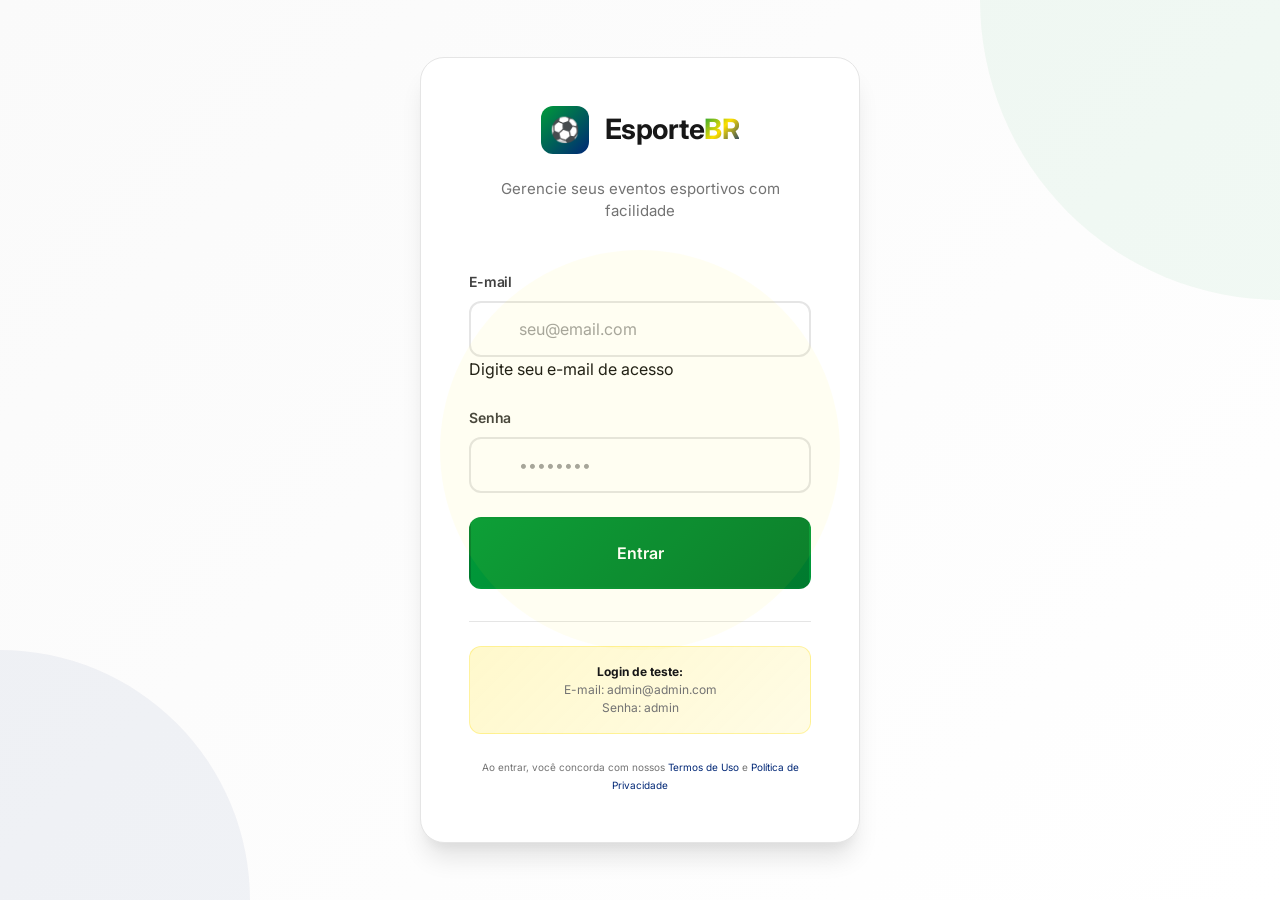
==== commit c2a50e18: "update branch" ====
--- a/index.html
+++ b/index.html
@@ -3,143 +3,196 @@
 <head>
     <meta charset="UTF-8">
     <meta name="viewport" content="width=device-width, initial-scale=1.0">
-    <title>Painel Admin - EsporteBR</title>
+    <title>Painel Admin - EventSports</title>
     <link rel="stylesheet" href="style.css">
-    <link rel="preconnect" href="https://fonts.googleapis.com">
-    <link rel="preconnect" href="https://fonts.gstatic.com" crossorigin>
-    <link href="https://fonts.googleapis.com/css2?family=Inter:wght@400;500;600;700&display=swap" rel="stylesheet">
+    <link href="https://fonts.googleapis.com/css2?family=Inter:wght@300;400;500;600;700;800&display=swap" rel="stylesheet">
 </head>
 <body>
-    <!-- Header -->
-    <header class="admin-header">
-        <div class="header-content">
-            <div class="logo">
-                <span class="logo-icon">⚽</span>
-                <h1>Esporte<span class="brasil">BR</span></h1>
+    <div class="page-wrapper">
+        <!-- Header -->
+        <header class="main-header">
+            <div class="container">
+                <div class="header-content">
+                    <div class="header-left">
+                        <a href="index.html" class="header-logo">
+                            <div class="logo-icon">⚽</div>
+                            <h1>Event<span style="color: var(--color-green);">Sports</span></h1>
+                        </a>
+                    </div>
+                    <div class="header-right">
+                        <div class="user-info">
+                            <div class="user-avatar" id="userAvatar">A</div>
+                            <span class="user-name" id="userName">Admin</span>
+                        </div>
+                        <button class="btn btn-logout" id="logoutBtn">
+                            <span>🚪</span>
+                            Sair
+                        </button>
+                    </div>
+                </div>
             </div>
-            <div class="header-actions">
-                <button id="logout-btn" class="btn btn-outline btn-sm">
-                    <span class="btn-icon">🚪</span>
-                    Sair
+        </header>
+
+        <!-- Hero Section -->
+        <section class="hero-section">
+            <div class="container">
+                <div class="hero-content">
+                    <h1 class="hero-title">Gerencie seus eventos esportivos</h1>
+                    <p class="hero-subtitle">Crie, organize e acompanhe todos os seus jogos em um só lugar</p>
+                    <div class="hero-actions">
+                        <button class="btn btn-hero-primary" onclick="openModal('createEventModal')">
+                            <span class="btn-icon">➕</span>
+                            Criar Evento
+                        </button>
+                    </div>
+                </div>
+            </div>
+        </section>
+
+        <!-- Stats Section -->
+        <section class="stats-section">
+            <div class="container">
+                <div class="stats-grid">
+                    <div class="stat-card">
+                        <div class="stat-value" id="totalEvents">0</div>
+                        <div class="stat-label">Total de Eventos</div>
+                    </div>
+                    <div class="stat-card">
+                        <div class="stat-value" id="totalParticipants">0</div>
+                        <div class="stat-label">Participantes</div>
+                    </div>
+                    <div class="stat-card">
+                        <div class="stat-value" id="activeEvents">0</div>
+                        <div class="stat-label">Eventos Ativos</div>
+                    </div>
+                    <div class="stat-card">
+                        <div class="stat-value" id="upcomingEvents">0</div>
+                        <div class="stat-label">Próximos Eventos</div>
+                    </div>
+                </div>
+            </div>
+        </section>
+
+        <!-- Content Section -->
+        <section class="content-section">
+            <div class="container">
+                <div class="section-header">
+                    <h2 class="section-title">Seus Eventos</h2>
+                    <div class="section-actions">
+                        <button class="btn btn-primary" onclick="openModal('createEventModal')">
+                            <span class="btn-icon">➕</span>
+                            Novo Evento
+                        </button>
+                    </div>
+                </div>
+
+                <!-- Tabs -->
+                <div class="tabs">
+                    <button class="tab-button active" data-tab="all">Todos</button>
+                    <button class="tab-button" data-tab="active">Ativos</button>
+                    <button class="tab-button" data-tab="upcoming">Próximos</button>
+                    <button class="tab-button" data-tab="completed">Finalizados</button>
+                </div>
+
+                <!-- Events Grid -->
+                <div class="cards-grid" id="eventsGrid"></div>
+
+                <!-- Empty State -->
+                <div class="empty-state" id="emptyState" style="display: none;">
+                    <div class="empty-state-icon">📅</div>
+                    <h3 class="empty-state-title">Nenhum evento encontrado</h3>
+                    <p class="empty-state-description">Comece criando seu primeiro evento esportivo!</p>
+                    <button class="btn btn-primary" onclick="openModal('createEventModal')">
+                        <span class="btn-icon">➕</span>
+                        Criar Primeiro Evento
+                    </button>
+                </div>
+            </div>
+        </section>
+    </div>
+
+    <!-- Create Event Modal -->
+    <div class="modal-backdrop" id="createEventModalBackdrop"></div>
+    <div class="modal" id="createEventModal">
+        <div class="modal-header">
+            <h2 class="modal-title">Criar Novo Evento</h2>
+            <button class="modal-close" onclick="closeModal('createEventModal')">×</button>
+        </div>
+        <form id="createEventForm" class="modal-body">
+            <div class="form-group">
+                <label for="eventTitle">Nome do Evento</label>
+                <div class="input-wrapper">
+                    <span class="input-icon">📝</span>
+                    <input type="text" id="eventTitle" placeholder="Ex: Pelada de Sábado" required>
+                </div>
+            </div>
+
+            <div class="form-row">
+                <div class="form-group">
+                    <label for="eventSport">Esporte</label>
+                    <select id="eventSport" required>
+                        <option value="">Selecionar...</option>
+                        <option value="futebol">⚽ Futebol</option>
+                        <option value="basquete">🏀 Basquete</option>
+                        <option value="volei">🏐 Vôlei</option>
+                        <option value="tenis">🎾 Tênis</option>
+                        <option value="outro">🎯 Outro</option>
+                    </select>
+                </div>
+                <div class="form-group">
+                    <label for="eventMaxPlayers">Máximo de Jogadores</label>
+                    <div class="input-wrapper">
+                        <span class="input-icon">👥</span>
+                        <input type="number" id="eventMaxPlayers" min="2" max="100" value="22" required>
+                    </div>
+                </div>
+            </div>
+
+            <div class="form-row">
+                <div class="form-group">
+                    <label for="eventDate">Data</label>
+                    <input type="date" id="eventDate" required>
+                </div>
+                <div class="form-group">
+                    <label for="eventTime">Horário</label>
+                    <input type="time" id="eventTime" required>
+                </div>
+            </div>
+
+            <div class="form-group">
+                <label for="eventLocation">Localização</label>
+                <div class="input-wrapper">
+                    <span class="input-icon">📍</span>
+                    <input type="text" id="eventLocation" placeholder="Endereço ou nome do local" required>
+                </div>
+            </div>
+
+            <div class="form-group">
+                <label for="eventCost">Custo Total (R$)</label>
+                <div class="input-wrapper">
+                    <span class="input-icon">R$</span>
+                    <input type="number" id="eventCost" min="0" step="0.01" value="0" placeholder="0 = Grátis">
+                </div>
+                <span class="form-hint">Valor total será dividido entre participantes</span>
+            </div>
+
+            <div class="form-group">
+                <label for="eventDescription">Descrição</label>
+                <textarea id="eventDescription" rows="3" placeholder="Detalhes adicionais sobre o evento"></textarea>
+            </div>
+
+            <div class="modal-footer">
+                <button type="button" class="btn btn-secondary" onclick="closeModal('createEventModal')">Cancelar</button>
+                <button type="submit" class="btn btn-primary">
+                    <span class="btn-text">Criar Evento</span>
+                    <span class="btn-icon">→</span>
                 </button>
             </div>
-        </div>
-    </header>
-
-    <!-- Main Content -->
-    <main class="admin-main">
-        <div class="container">
-            <!-- Stats Section -->
-            <section class="stats-section">
-                <div class="stat-card">
-                    <div class="stat-icon">📅</div>
-                    <div class="stat-info">
-                        <strong id="total-events">0</strong>
-                        <span>Total de Eventos</span>
-                    </div>
-                </div>
-                <div class="stat-card">
-                    <div class="stat-icon">👥</div>
-                    <div class="stat-info">
-                        <strong id="total-participants">0</strong>
-                        <span>Participantes</span>
-                    </div>
-                </div>
-                <div class="stat-card">
-                    <div class="stat-icon">✅</div>
-                    <div class="stat-info">
-                        <strong id="active-events">0</strong>
-                        <span>Ativos</span>
-                    </div>
-                </div>
-            </section>
-
-            <!-- Actions Bar -->
-            <section class="actions-bar">
-                <h2>Meus Eventos</h2>
-                <button class="btn btn-primary" onclick="openModal('create-event-modal')">
-                    <span class="btn-icon">➕</span>
-                    Criar Evento
-                </button>
-            </section>
-
-            <!-- Events List -->
-            <section id="events-list" class="events-grid">
-                <!-- Events will be rendered here -->
-            </section>
-        </div>
-    </main>
-
-    <!-- Create Event Modal -->
-    <div id="create-event-modal" class="modal">
-        <div class="modal-backdrop" data-close-modal></div>
-        <div class="modal-content">
-            <div class="modal-header">
-                <h2>Criar Novo Evento</h2>
-                <button class="modal-close" data-close-modal>×</button>
-            </div>
-            <form id="create-event-form" class="modal-body">
-                <div class="form-group">
-                    <label for="event-title">Título do Evento</label>
-                    <input type="text" id="event-title" required placeholder="Ex: Pelada de Sábado">
-                </div>
-                
-                <div class="form-row">
-                    <div class="form-group">
-                        <label for="event-sport">Esporte</label>
-                        <select id="event-sport" required>
-                            <option value="futebol">Futebol</option>
-                            <option value="basquete">Basquete</option>
-                            <option value="volei">Vôlei</option>
-                            <option value="tenis">Tênis</option>
-                            <option value="outro">Outro</option>
-                        </select>
-                    </div>
-                    
-                    <div class="form-group">
-                        <label for="event-max">Máx. Participantes</label>
-                        <input type="number" id="event-max" min="2" max="100" value="22" required>
-                    </div>
-                </div>
-                
-                <div class="form-row">
-                    <div class="form-group">
-                        <label for="event-date">Data</label>
-                        <input type="date" id="event-date" required>
-                    </div>
-                    
-                    <div class="form-group">
-                        <label for="event-time">Horário</label>
-                        <input type="time" id="event-time" required>
-                    </div>
-                </div>
-                
-                <div class="form-group">
-                    <label for="event-location">Localização</label>
-                    <input type="text" id="event-location" required placeholder="Endereço ou nome do local">
-                </div>
-                
-                <div class="form-group">
-                    <label for="event-cost">Custo Total (R$)</label>
-                    <input type="number" id="event-cost" min="0" step="0.01" value="0" placeholder="0 = Grátis">
-                    <span class="form-hint">Valor total do evento (será dividido entre participantes)</span>
-                </div>
-                
-                <div class="form-group">
-                    <label for="event-description">Descrição</label>
-                    <textarea id="event-description" rows="3" placeholder="Detalhes adicionais sobre o evento"></textarea>
-                </div>
-                
-                <div class="modal-footer">
-                    <button type="button" class="btn btn-secondary" data-close-modal>Cancelar</button>
-                    <button type="submit" class="btn btn-primary">Criar Evento</button>
-                </div>
-            </form>
-        </div>
+        </form>
     </div>
 
     <!-- Toast Container -->
-    <div id="toast-container" class="toast-container"></div>
+    <div class="toast-container" id="toastContainer"></div>
 
     <script src="script.js"></script>
 </body>
--- a/style.css
+++ b/style.css
@@ -1,102 +1,1096 @@
-:root{--color-green:#009B3A;--color-green-dark:#007A2E;--color-green-light:#00B845;--color-yellow:#FFDF00;--color-blue:#002776;--color-white:#FFFFFF;--color-gray-50:#F9FAFB;--color-gray-100:#F3F4F6;--color-gray-200:#E5E7EB;--color-gray-300:#D1D5DB;--color-gray-400:#9CA3AF;--color-gray-500:#6B7280;--color-gray-600:#4B5563;--color-gray-700:#374151;--color-gray-800:#1F2937;--color-danger:#DC2626;--font-family:'Inter',sans-serif;--spacing-1:0.25rem;--spacing-2:0.5rem;--spacing-3:0.75rem;--spacing-4:1rem;--spacing-5:1.25rem;--spacing-6:1.5rem;--spacing-8:2rem;--radius-lg:0.75rem;--radius-xl:1rem;--radius-2xl:1.5rem;--radius-full:9999px;--shadow-md:0 4px 6px -1px rgba(0,0,0,0.1);--shadow-lg:0 10px 15px -3px rgba(0,0,0,0.1);--shadow-xl:0 20px 25px -5px rgba(0,0,0,0.1);--shadow-2xl:0 25px 50px -12px rgba(0,0,0,0.25);--transition-fast:150ms;--transition-base:300ms}
-*,*::before,*::after{box-sizing:border-box;margin:0;padding:0}
-html{font-size:16px}
-body{font-family:var(--font-family);line-height:1.6;color:var(--color-gray-800);background:var(--color-gray-50);min-height:100vh}
-.login-page{min-height:100vh;display:flex;align-items:center;justify-content:center;padding:var(--spacing-6);background:linear-gradient(135deg,var(--color-green),var(--color-blue));position:relative;overflow:hidden}
-.login-container{width:100%;max-width:480px;position:relative;z-index:10}
-.login-card{background:var(--color-white);border-radius:var(--radius-2xl);padding:var(--spacing-8);box-shadow:var(--shadow-2xl);animation:slideUp 0.6s ease}
-.login-header{text-align:center;margin-bottom:var(--spacing-8)}
-.logo{display:flex;align-items:center;justify-content:center;gap:var(--spacing-3);margin-bottom:var(--spacing-4)}
-.logo-icon{font-size:3rem;animation:bounce 2s infinite}
-.logo h1{font-size:2.5rem;font-weight:800;color:var(--color-gray-800)}
-.logo .brasil{color:var(--color-green)}
-.login-subtitle{color:var(--color-gray-600);font-size:0.875rem}
-.login-form{margin-bottom:var(--spacing-6)}
-.login-divider{display:flex;align-items:center;text-align:center;margin:var(--spacing-6) 0;color:var(--color-gray-400)}
-.login-divider::before,.login-divider::after{content:'';flex:1;border-bottom:1px solid var(--color-gray-200)}
-.login-divider span{padding:0 var(--spacing-4);font-size:0.875rem}
-.guest-section{background:var(--color-gray-50);border-radius:var(--radius-xl);padding:var(--spacing-6);margin-bottom:var(--spacing-6)}
-.guest-section h3{font-size:1.125rem;color:var(--color-gray-800);margin-bottom:var(--spacing-2)}
-.guest-description{font-size:0.875rem;color:var(--color-gray-600);margin-bottom:var(--spacing-4)}
-.login-footer{text-align:center;color:var(--color-gray-500);font-size:0.75rem}
-.login-footer a{color:var(--color-blue);text-decoration:none}
-.login-background{position:absolute;inset:0;z-index:1;overflow:hidden}
-.bg-shape{position:absolute;border-radius:50%;opacity:0.1;animation:float 20s infinite}
-.bg-shape-1{width:300px;height:300px;background:var(--color-yellow);top:-150px;left:-150px}
-.bg-shape-2{width:400px;height:400px;background:var(--color-green);bottom:-200px;right:-200px}
-.bg-shape-3{width:250px;height:250px;background:var(--color-blue);top:50%;left:50%}
-.container{max-width:1200px;margin:0 auto;padding:0 var(--spacing-4)}
-header{background:var(--color-white);border-bottom:1px solid var(--color-gray-200);padding:var(--spacing-4) 0;position:sticky;top:0;z-index:100}
-.page-header{display:flex;justify-content:space-between;align-items:center;flex-wrap:wrap;gap:var(--spacing-4)}
-.page-title{font-size:1.5rem;font-weight:800;color:var(--color-gray-800)}
-.page-subtitle{font-size:0.875rem;color:var(--color-gray-600)}
-.btn{display:inline-flex;align-items:center;justify-content:center;gap:var(--spacing-2);padding:var(--spacing-3) var(--spacing-5);font-weight:600;border:2px solid transparent;border-radius:var(--radius-lg);cursor:pointer;transition:all var(--transition-fast);min-height:44px}
-.btn:hover:not(:disabled){transform:translateY(-2px);box-shadow:var(--shadow-md)}
-.btn:focus-visible{outline:3px solid var(--color-yellow);outline-offset:2px}
-.btn:disabled{opacity:0.5;cursor:not-allowed}
-.btn-primary{background:linear-gradient(135deg,var(--color-green),var(--color-green-dark));color:var(--color-white)}
-.btn-secondary{background:var(--color-gray-100);color:var(--color-gray-700);border-color:var(--color-gray-200)}
-.btn-outline{background:transparent;color:var(--color-gray-700);border-color:var(--color-gray-300)}
-.btn-danger{background:var(--color-danger);color:var(--color-white)}
-.btn-warning{background:var(--color-yellow);color:var(--color-gray-800)}
-.btn-blue{background:var(--color-blue);color:var(--color-white)}
-.btn-lg{padding:var(--spacing-4) var(--spacing-6);font-size:1rem}
-.btn-full{width:100%}
-.form-group{margin-bottom:var(--spacing-5)}
-.form-label{display:block;font-size:0.875rem;font-weight:600;color:var(--color-gray-700);margin-bottom:var(--spacing-2)}
-.form-input{width:100%;padding:var(--spacing-3) var(--spacing-4);font-size:1rem;border:2px solid var(--color-gray-200);border-radius:var(--radius-lg);transition:border-color var(--transition-fast)}
-.form-input:focus{outline:none;border-color:var(--color-green);box-shadow:0 0 0 3px rgba(0,155,58,0.1)}
-.form-hint{font-size:0.75rem;color:var(--color-gray-500);margin-top:var(--spacing-1)}
-.card{background:var(--color-white);border-radius:var(--radius-xl);box-shadow:var(--shadow-md);overflow:hidden}
-.card-header{padding:var(--spacing-5);border-bottom:1px solid var(--color-gray-100);background:var(--color-gray-50)}
-.card-body{padding:var(--spacing-5)}
-.event-card-image{height:200px;background:linear-gradient(135deg,var(--color-green),var(--color-blue));display:flex;align-items:center;justify-content:center;font-size:5rem}
-.event-card-title{font-size:1.25rem;font-weight:700;margin-bottom:var(--spacing-3)}
-.tabs{display:flex;gap:var(--spacing-2);margin-bottom:var(--spacing-6);background:var(--color-gray-100);padding:var(--spacing-1);border-radius:var(--radius-lg)}
-.tab-button{flex:1;padding:var(--spacing-3);font-weight:600;background:transparent;border:none;border-radius:var(--radius-lg);cursor:pointer;color:var(--color-gray-600)}
-.tab-button.active{background:var(--color-white);color:var(--color-green);box-shadow:var(--shadow-sm)}
-.modal-backdrop{position:fixed;inset:0;background:rgba(0,0,0,0.5);backdrop-filter:blur(4px);z-index:1040;opacity:0;visibility:hidden;transition:all var(--transition-base)}
-.modal-backdrop.active{opacity:1;visibility:visible}
-.modal{position:fixed;top:50%;left:50%;transform:translate(-50%,-50%) scale(0.9);background:var(--color-white);border-radius:var(--radius-2xl);box-shadow:var(--shadow-2xl);z-index:1050;width:90%;max-width:600px;max-height:90vh;overflow-y:auto;opacity:0;visibility:hidden;transition:all var(--transition-base)}
-.modal.active{transform:translate(-50%,-50%) scale(1);opacity:1;visibility:visible}
-.modal-header{display:flex;justify-content:space-between;align-items:center;padding:var(--spacing-5) var(--spacing-6);border-bottom:1px solid var(--color-gray-100)}
-.modal-title{font-size:1.25rem;font-weight:700}
-.modal-close{width:36px;height:36px;background:transparent;border:none;border-radius:var(--radius-full);cursor:pointer;color:var(--color-gray-500)}
-.modal-body{padding:var(--spacing-6)}
-.modal-footer{display:flex;gap:var(--spacing-3);padding:var(--spacing-5);border-top:1px solid var(--color-gray-100);background:var(--color-gray-50)}
-.toast-container{position:fixed;bottom:var(--spacing-6);right:var(--spacing-6);z-index:1080;display:flex;flex-direction:column;gap:var(--spacing-3);max-width:400px}
-.toast{display:flex;gap:var(--spacing-3);padding:var(--spacing-4);background:var(--color-white);border-radius:var(--radius-lg);box-shadow:var(--shadow-xl);border-left:4px solid var(--color-green);animation:slideInRight 0.4s ease}
-.skeleton{background:linear-gradient(90deg,var(--color-gray-100) 25%,var(--color-gray-200) 50%,var(--color-gray-100) 75%);background-size:200% 100%;animation:shimmer 1.5s infinite;border-radius:var(--radius-lg)}
-.skeleton-card{height:300px}
-.empty-state{text-align:center;padding:var(--spacing-12) var(--spacing-6)}
-.empty-state-icon{color:var(--color-gray-300);margin-bottom:var(--spacing-4)}
-.status-badge{display:inline-flex;padding:var(--spacing-2) var(--spacing-4);font-size:0.75rem;font-weight:600;border-radius:var(--radius-full);text-transform:uppercase}
-.progress-bar{width:100%;height:12px;background:var(--color-gray-200);border-radius:var(--radius-full);overflow:hidden}
-.progress-bar-fill{height:100%;background:var(--color-green);transition:width var(--transition-base)}
-.timer-display{font-size:clamp(3rem,8vw,6rem);font-weight:800;font-family:monospace;text-align:center;padding:var(--spacing-6);background:var(--color-gray-900);color:var(--color-yellow);border-radius:var(--radius-xl)}
-.scoreboard{display:flex;align-items:center;justify-content:center;gap:var(--spacing-6);padding:var(--spacing-6);background:var(--color-gray-900);border-radius:var(--radius-xl)}
-.score-value{font-size:clamp(3rem,6vw,5rem);font-weight:800;color:var(--color-white)}
-.participant-list{list-style:none;display:flex;flex-direction:column;gap:var(--spacing-3)}
-.participant-item{display:flex;align-items:center;justify-content:space-between;padding:var(--spacing-4);background:var(--color-gray-50);border-radius:var(--radius-lg)}
-.participant-avatar{width:40px;height:40px;border-radius:var(--radius-full);background:linear-gradient(135deg,var(--color-green),var(--color-blue));display:flex;align-items:center;justify-content:center;color:var(--color-white);font-weight:700}
-.map-container{width:100%;height:300px;background:var(--color-gray-200);border-radius:var(--radius-lg)}
-.alert{display:flex;gap:var(--spacing-3);padding:var(--spacing-4);border-radius:var(--radius-lg);border-left:4px solid var(--color-blue);background:rgba(0,39,118,0.1)}
-.flex{display:flex}
-.flex-1{flex:1}
-.justify-center{justify-content:center}
-.justify-between{justify-content:space-between}
-.items-center{align-items:center}
-.gap-2{gap:var(--spacing-2)}
-.gap-3{gap:var(--spacing-3)}
-.mb-2{margin-bottom:var(--spacing-2)}
-.mb-3{margin-bottom:var(--spacing-3)}
-.mb-4{margin-bottom:var(--spacing-4)}
-.mt-3{margin-top:var(--spacing-3)}
-.mt-4{margin-top:var(--spacing-4)}
-.text-center{text-align:center}
-.text-sm{font-size:0.875rem}
-.text-xs{font-size:0.75rem}
-.font-bold{font-weight:700}
+/* ========================================
+   DESIGN SYSTEM - Inspirado no Wis.digital
+   Cores do Brasil
+======================================== */
+
+:root {
+    /* Cores Principais - Brasil */
+    --color-green: #009B3A;
+    --color-green-dark: #007A2E;
+    --color-green-light: #00B845;
+    --color-yellow: #FFDF00;
+    --color-blue: #002776;
+    --color-blue-light: #0047C7;
+    
+    /* Cores Neutras */
+    --color-white: #FFFFFF;
+    --color-black: #000000;
+    --color-gray-50: #FAFAFA;
+    --color-gray-100: #F5F5F5;
+    --color-gray-200: #E5E5E5;
+    --color-gray-300: #D4D4D4;
+    --color-gray-400: #A3A3A3;
+    --color-gray-500: #737373;
+    --color-gray-600: #525252;
+    --color-gray-700: #404040;
+    --color-gray-800: #262626;
+    --color-gray-900: #171717;
+    
+    /* Tipografia */
+    --font-primary: 'Inter', -apple-system, BlinkMacSystemFont, 'Segoe UI', sans-serif;
+    --font-display: 'Inter', sans-serif;
+    
+    /* Espaçamento */
+    --spacing-xs: 0.25rem;
+    --spacing-sm: 0.5rem;
+    --spacing-md: 1rem;
+    --spacing-lg: 1.5rem;
+    --spacing-xl: 2rem;
+    --spacing-2xl: 3rem;
+    --spacing-3xl: 4rem;
+    
+    /* Border Radius */
+    --radius-sm: 0.375rem;
+    --radius-md: 0.5rem;
+    --radius-lg: 0.75rem;
+    --radius-xl: 1rem;
+    --radius-2xl: 1.5rem;
+    --radius-full: 9999px;
+    
+    /* Shadows */
+    --shadow-sm: 0 1px 2px 0 rgba(0, 0, 0, 0.05);
+    --shadow-md: 0 4px 6px -1px rgba(0, 0, 0, 0.1), 0 2px 4px -1px rgba(0, 0, 0, 0.06);
+    --shadow-lg: 0 10px 15px -3px rgba(0, 0, 0, 0.1), 0 4px 6px -2px rgba(0, 0, 0, 0.05);
+    --shadow-xl: 0 20px 25px -5px rgba(0, 0, 0, 0.1), 0 10px 10px -5px rgba(0, 0, 0, 0.04);
+    --shadow-2xl: 0 25px 50px -12px rgba(0, 0, 0, 0.25);
+    
+    /* Transitions */
+    --transition-fast: 150ms cubic-bezier(0.4, 0, 0.2, 1);
+    --transition-base: 300ms cubic-bezier(0.4, 0, 0.2, 1);
+    --transition-slow: 500ms cubic-bezier(0.4, 0, 0.2, 1);
+}
+
+/* ========================================
+   Reset & Base
+======================================== */
+
+*, *::before, *::after {
+    box-sizing: border-box;
+    margin: 0;
+    padding: 0;
+}
+
+html {
+    font-size: 16px;
+    -webkit-font-smoothing: antialiased;
+    -moz-osx-font-smoothing: grayscale;
+}
+
+body {
+    font-family: var(--font-primary);
+    line-height: 1.6;
+    color: var(--color-gray-900);
+    background-color: var(--color-white);
+    min-height: 100vh;
+    overflow-x: hidden;
+}
+
+/* ========================================
+   Login Page - Wis.digital Style
+======================================== */
+
+.login-page {
+    min-height: 100vh;
+    display: flex;
+    align-items: center;
+    justify-content: center;
+    padding: var(--spacing-xl);
+    background: linear-gradient(135deg, var(--color-gray-50) 0%, var(--color-white) 100%);
+    position: relative;
+}
+
+.login-container {
+    width: 100%;
+    max-width: 440px;
+    position: relative;
+    z-index: 10;
+}
+
+.login-card {
+    background: var(--color-white);
+    border-radius: var(--radius-2xl);
+    padding: var(--spacing-2xl);
+    box-shadow: var(--shadow-xl);
+    border: 1px solid var(--color-gray-200);
+    animation: slideUp 0.6s cubic-bezier(0.4, 0, 0.2, 1);
+}
+
+@keyframes slideUp {
+    from {
+        opacity: 0;
+        transform: translateY(30px);
+    }
+    to {
+        opacity: 1;
+        transform: translateY(0);
+    }
+}
+
+.login-header {
+    text-align: center;
+    margin-bottom: var(--spacing-2xl);
+}
+
+.logo {
+    display: flex;
+    align-items: center;
+    justify-content: center;
+    gap: var(--spacing-md);
+    margin-bottom: var(--spacing-lg);
+}
+
+.logo-icon {
+    width: 48px;
+    height: 48px;
+    background: linear-gradient(135deg, var(--color-green), var(--color-blue));
+    border-radius: var(--radius-lg);
+    display: flex;
+    align-items: center;
+    justify-content: center;
+    font-size: 1.5rem;
+    color: var(--color-white);
+}
+
+.logo h1 {
+    font-size: 1.75rem;
+    font-weight: 700;
+    color: var(--color-gray-900);
+    letter-spacing: -0.02em;
+}
+
+.logo .brasil {
+    background: linear-gradient(135deg, var(--color-green), var(--color-yellow), var(--color-blue));
+    -webkit-background-clip: text;
+    -webkit-text-fill-color: transparent;
+    background-clip: text;
+}
+
+.login-subtitle {
+    color: var(--color-gray-500);
+    font-size: 0.9375rem;
+    line-height: 1.5;
+}
+
+.login-form {
+    margin-bottom: var(--spacing-xl);
+}
+
+.form-group {
+    margin-bottom: var(--spacing-lg);
+}
+
+.form-group label {
+    display: block;
+    font-size: 0.875rem;
+    font-weight: 600;
+    color: var(--color-gray-700);
+    margin-bottom: var(--spacing-sm);
+    letter-spacing: -0.01em;
+}
+
+.input-wrapper {
+    position: relative;
+}
+
+.input-icon {
+    position: absolute;
+    left: var(--spacing-md);
+    top: 50%;
+    transform: translateY(-50%);
+    font-size: 1.125rem;
+    color: var(--color-gray-400);
+    pointer-events: none;
+    z-index: 2;
+}
+
+.form-group input {
+    width: 100%;
+    padding: var(--spacing-md) var(--spacing-md) var(--spacing-md) calc(var(--spacing-md) + 2rem);
+    font-size: 1rem;
+    font-family: var(--font-primary);
+    border: 2px solid var(--color-gray-200);
+    border-radius: var(--radius-lg);
+    background: var(--color-white);
+    color: var(--color-gray-900);
+    transition: all var(--transition-fast);
+    outline: none;
+}
+
+.form-group input:focus {
+    border-color: var(--color-green);
+    box-shadow: 0 0 0 4px rgba(0, 155, 58, 0.1);
+}
+
+.form-group input::placeholder {
+    color: var(--color-gray-400);
+}
+
+.form-options {
+    display: flex;
+    justify-content: space-between;
+    align-items: center;
+    margin-bottom: var(--spacing-xl);
+}
+
+.checkbox-wrapper {
+    display: flex;
+    align-items: center;
+    gap: var(--spacing-sm);
+    cursor: pointer;
+    font-size: 0.875rem;
+    color: var(--color-gray-600);
+}
+
+.checkbox-wrapper input[type="checkbox"] {
+    width: 18px;
+    height: 18px;
+    cursor: pointer;
+    accent-color: var(--color-green);
+}
+
+.forgot-link {
+    font-size: 0.875rem;
+    color: var(--color-blue);
+    text-decoration: none;
+    font-weight: 500;
+    transition: color var(--transition-fast);
+}
+
+.forgot-link:hover {
+    color: var(--color-blue-light);
+}
+
+.btn {
+    display: inline-flex;
+    align-items: center;
+    justify-content: center;
+    gap: var(--spacing-sm);
+    padding: var(--spacing-md) var(--spacing-xl);
+    font-size: 1rem;
+    font-weight: 600;
+    font-family: var(--font-primary);
+    border: 2px solid transparent;
+    border-radius: var(--radius-lg);
+    cursor: pointer;
+    transition: all var(--transition-fast);
+    text-decoration: none;
+    position: relative;
+    overflow: hidden;
+}
+
+.btn:focus-visible {
+    outline: 2px solid var(--color-yellow);
+    outline-offset: 2px;
+}
+
+.btn:disabled {
+    opacity: 0.5;
+    cursor: not-allowed;
+}
+
+.btn-primary {
+    background: linear-gradient(135deg, var(--color-green), var(--color-green-dark));
+    color: var(--color-white);
+}
+
+.btn-primary:hover:not(:disabled) {
+    transform: translateY(-2px);
+    box-shadow: 0 10px 20px rgba(0, 155, 58, 0.3);
+}
+
+.btn-primary:active:not(:disabled) {
+    transform: translateY(0);
+}
+
+.btn-full {
+    width: 100%;
+    padding: var(--spacing-lg) var(--spacing-xl);
+}
+
+.btn-icon {
+    font-size: 1.25rem;
+    transition: transform var(--transition-fast);
+}
+
+.btn:hover .btn-icon {
+    transform: translateX(4px);
+}
+
+.btn-loader {
+    display: none;
+}
+
+.spinner {
+    width: 20px;
+    height: 20px;
+    border: 2px solid rgba(255, 255, 255, 0.3);
+    border-top-color: var(--color-white);
+    border-radius: 50%;
+    animation: spin 0.8s linear infinite;
+}
+
+@keyframes spin {
+    to { transform: rotate(360deg); }
+}
+
+.login-footer {
+    text-align: center;
+    padding-top: var(--spacing-lg);
+    border-top: 1px solid var(--color-gray-200);
+}
+
+.login-hint {
+    background: linear-gradient(135deg, rgba(255, 223, 0, 0.2), rgba(255, 223, 0, 0.1));
+    border: 1px solid rgba(255, 223, 0, 0.3);
+    padding: var(--spacing-md);
+    border-radius: var(--radius-lg);
+    margin-bottom: var(--spacing-lg);
+    font-size: 0.875rem;
+    color: var(--color-gray-700);
+    line-height: 1.6;
+}
+
+.login-hint strong {
+    color: var(--color-gray-900);
+}
+
+.login-footer p {
+    font-size: 0.75rem;
+    color: var(--color-gray-500);
+    line-height: 1.5;
+}
+
+.login-footer a {
+    color: var(--color-blue);
+    text-decoration: none;
+}
+
+.login-footer a:hover {
+    text-decoration: underline;
+}
+
+/* Background Decorativo */
+.login-background {
+    position: fixed;
+    inset: 0;
+    z-index: 1;
+    overflow: hidden;
+    pointer-events: none;
+}
+
+.bg-shape {
+    position: absolute;
+    border-radius: 50%;
+    opacity: 0.05;
+    animation: float 20s ease-in-out infinite;
+}
+
+.bg-shape-1 {
+    width: 600px;
+    height: 600px;
+    background: var(--color-green);
+    top: -300px;
+    right: -300px;
+    animation-delay: 0s;
+}
+
+.bg-shape-2 {
+    width: 500px;
+    height: 500px;
+    background: var(--color-blue);
+    bottom: -250px;
+    left: -250px;
+    animation-delay: -7s;
+}
+
+.bg-shape-3 {
+    width: 400px;
+    height: 400px;
+    background: var(--color-yellow);
+    top: 50%;
+    left: 50%;
+    transform: translate(-50%, -50%);
+    animation-delay: -14s;
+}
+
+@keyframes float {
+    0%, 100% {
+        transform: translate(0, 0) rotate(0deg);
+    }
+    33% {
+        transform: translate(30px, -30px) rotate(120deg);
+    }
+    66% {
+        transform: translate(-20px, 20px) rotate(240deg);
+    }
+}
+
+/* ========================================
+   Container & Layout
+======================================== */
+
+.container {
+    max-width: 1280px;
+    margin: 0 auto;
+    padding: 0 var(--spacing-xl);
+}
+
+.page-wrapper {
+    min-height: 100vh;
+    background: var(--color-gray-50);
+}
+
+/* ========================================
+   Header
+======================================== */
+
+.main-header {
+    background: var(--color-white);
+    border-bottom: 1px solid var(--color-gray-200);
+    padding: var(--spacing-md) 0;
+    position: sticky;
+    top: 0;
+    z-index: 100;
+    backdrop-filter: blur(10px);
+    background: rgba(255, 255, 255, 0.95);
+}
+
+.header-content {
+    display: flex;
+    justify-content: space-between;
+    align-items: center;
+    gap: var(--spacing-lg);
+}
+
+.header-left {
+    display: flex;
+    align-items: center;
+    gap: var(--spacing-lg);
+}
+
+.header-logo {
+    display: flex;
+    align-items: center;
+    gap: var(--spacing-sm);
+    text-decoration: none;
+    color: var(--color-gray-900);
+}
+
+.header-logo .logo-icon {
+    width: 40px;
+    height: 40px;
+    font-size: 1.25rem;
+}
+
+.header-logo h1 {
+    font-size: 1.25rem;
+    font-weight: 700;
+    letter-spacing: -0.02em;
+}
+
+.header-nav {
+    display: flex;
+    gap: var(--spacing-sm);
+}
+
+.header-right {
+    display: flex;
+    align-items: center;
+    gap: var(--spacing-md);
+}
+
+.user-info {
+    display: flex;
+    align-items: center;
+    gap: var(--spacing-md);
+    padding: var(--spacing-sm) var(--spacing-md);
+    background: var(--color-gray-100);
+    border-radius: var(--radius-full);
+}
+
+.user-avatar {
+    width: 32px;
+    height: 32px;
+    border-radius: var(--radius-full);
+    background: linear-gradient(135deg, var(--color-green), var(--color-blue));
+    display: flex;
+    align-items: center;
+    justify-content: center;
+    color: var(--color-white);
+    font-weight: 600;
+    font-size: 0.875rem;
+}
+
+.user-name {
+    font-size: 0.875rem;
+    font-weight: 600;
+    color: var(--color-gray-700);
+}
+
+.btn-logout {
+    padding: var(--spacing-sm) var(--spacing-md);
+    font-size: 0.875rem;
+    background: var(--color-gray-100);
+    color: var(--color-gray-700);
+    border: 1px solid var(--color-gray-200);
+}
+
+.btn-logout:hover {
+    background: var(--color-gray-200);
+}
+
+/* ========================================
+   Hero Section
+======================================== */
+
+.hero-section {
+    background: linear-gradient(135deg, var(--color-green) 0%, var(--color-blue) 100%);
+    padding: var(--spacing-3xl) 0;
+    color: var(--color-white);
+}
+
+.hero-content {
+    text-align: center;
+    max-width: 800px;
+    margin: 0 auto;
+}
+
+.hero-title {
+    font-size: clamp(2rem, 5vw, 3rem);
+    font-weight: 800;
+    letter-spacing: -0.03em;
+    margin-bottom: var(--spacing-md);
+    line-height: 1.1;
+}
+
+.hero-subtitle {
+    font-size: 1.125rem;
+    opacity: 0.9;
+    margin-bottom: var(--spacing-xl);
+    line-height: 1.6;
+}
+
+.hero-actions {
+    display: flex;
+    gap: var(--spacing-md);
+    justify-content: center;
+    flex-wrap: wrap;
+}
+
+.btn-hero-primary {
+    background: var(--color-white);
+    color: var(--color-green);
+    padding: var(--spacing-lg) var(--spacing-2xl);
+}
+
+.btn-hero-primary:hover {
+    transform: translateY(-2px);
+    box-shadow: 0 10px 30px rgba(0, 0, 0, 0.2);
+}
+
+.btn-hero-secondary {
+    background: rgba(255, 255, 255, 0.1);
+    color: var(--color-white);
+    border: 2px solid rgba(255, 255, 255, 0.3);
+    padding: var(--spacing-lg) var(--spacing-2xl);
+}
+
+.btn-hero-secondary:hover {
+    background: rgba(255, 255, 255, 0.2);
+    border-color: var(--color-white);
+}
+
+/* ========================================
+   Stats Section
+======================================== */
+
+.stats-section {
+    padding: var(--spacing-2xl) 0;
+    background: var(--color-white);
+    border-bottom: 1px solid var(--color-gray-200);
+}
+
+.stats-grid {
+    display: grid;
+    grid-template-columns: repeat(auto-fit, minmax(200px, 1fr));
+    gap: var(--spacing-lg);
+}
+
+.stat-card {
+    text-align: center;
+    padding: var(--spacing-xl);
+    background: var(--color-gray-50);
+    border-radius: var(--radius-xl);
+    border: 1px solid var(--color-gray-200);
+}
+
+.stat-value {
+    font-size: 2.5rem;
+    font-weight: 800;
+    color: var(--color-green);
+    letter-spacing: -0.03em;
+    margin-bottom: var(--spacing-xs);
+}
+
+.stat-label {
+    font-size: 0.875rem;
+    color: var(--color-gray-600);
+    font-weight: 500;
+    text-transform: uppercase;
+    letter-spacing: 0.05em;
+}
+
+/* ========================================
+   Content Section
+======================================== */
+
+.content-section {
+    padding: var(--spacing-2xl) 0;
+}
+
+.section-header {
+    display: flex;
+    justify-content: space-between;
+    align-items: center;
+    margin-bottom: var(--spacing-xl);
+    flex-wrap: wrap;
+    gap: var(--spacing-md);
+}
+
+.section-title {
+    font-size: 1.5rem;
+    font-weight: 700;
+    color: var(--color-gray-900);
+    letter-spacing: -0.02em;
+}
+
+.section-actions {
+    display: flex;
+    gap: var(--spacing-sm);
+}
+
+.tabs {
+    display: flex;
+    gap: var(--spacing-xs);
+    background: var(--color-gray-100);
+    padding: var(--spacing-xs);
+    border-radius: var(--radius-lg);
+    margin-bottom: var(--spacing-xl);
+}
+
+.tab-button {
+    flex: 1;
+    padding: var(--spacing-md) var(--spacing-lg);
+    font-size: 0.875rem;
+    font-weight: 600;
+    background: transparent;
+    border: none;
+    border-radius: var(--radius-md);
+    cursor: pointer;
+    color: var(--color-gray-600);
+    transition: all var(--transition-fast);
+    font-family: var(--font-primary);
+}
+
+.tab-button:hover {
+    color: var(--color-gray-900);
+}
+
+.tab-button.active {
+    background: var(--color-white);
+    color: var(--color-green);
+    box-shadow: var(--shadow-sm);
+}
+
+/* ========================================
+   Cards Grid
+======================================== */
+
+.cards-grid {
+    display: grid;
+    grid-template-columns: repeat(auto-fill, minmax(340px, 1fr));
+    gap: var(--spacing-lg);
+}
+
+.event-card {
+    background: var(--color-white);
+    border-radius: var(--radius-xl);
+    overflow: hidden;
+    border: 1px solid var(--color-gray-200);
+    box-shadow: var(--shadow-sm);
+    transition: all var(--transition-base);
+    cursor: pointer;
+}
+
+.event-card:hover {
+    transform: translateY(-4px);
+    box-shadow: var(--shadow-xl);
+    border-color: var(--color-gray-300);
+}
+
+.event-card-image {
+    height: 200px;
+    background: linear-gradient(135deg, var(--color-green), var(--color-blue));
+    display: flex;
+    align-items: center;
+    justify-content: center;
+    font-size: 4rem;
+    position: relative;
+    overflow: hidden;
+}
+
+.event-card-image::before {
+    content: '';
+    position: absolute;
+    inset: 0;
+    background: linear-gradient(135deg, rgba(0, 155, 58, 0.8), rgba(0, 39, 118, 0.8));
+}
+
+.event-card-image span {
+    position: relative;
+    z-index: 1;
+}
+
+.event-card-body {
+    padding: var(--spacing-lg);
+}
+
+.event-card-title {
+    font-size: 1.25rem;
+    font-weight: 700;
+    color: var(--color-gray-900);
+    margin-bottom: var(--spacing-sm);
+    letter-spacing: -0.02em;
+}
+
+.event-card-info {
+    display: flex;
+    flex-direction: column;
+    gap: var(--spacing-sm);
+    margin-bottom: var(--spacing-md);
+}
+
+.event-card-info-item {
+    display: flex;
+    align-items: center;
+    gap: var(--spacing-sm);
+    font-size: 0.875rem;
+    color: var(--color-gray-600);
+}
+
+.event-card-info-icon {
+    font-size: 1rem;
+    color: var(--color-green);
+}
+
+.event-card-footer {
+    display: flex;
+    justify-content: space-between;
+    align-items: center;
+    padding-top: var(--spacing-md);
+    border-top: 1px solid var(--color-gray-100);
+}
+
+.event-card-participants {
+    display: flex;
+    align-items: center;
+    gap: var(--spacing-sm);
+    font-size: 0.875rem;
+    color: var(--color-gray-600);
+}
+
+.event-card-status {
+    padding: var(--spacing-xs) var(--spacing-md);
+    border-radius: var(--radius-full);
+    font-size: 0.75rem;
+    font-weight: 600;
+    text-transform: uppercase;
+    letter-spacing: 0.05em;
+}
+
+.status-active {
+    background: rgba(0, 155, 58, 0.1);
+    color: var(--color-green);
+}
+
+.status-upcoming {
+    background: rgba(255, 223, 0, 0.2);
+    color: #997700;
+}
+
+.status-completed {
+    background: rgba(0, 39, 118, 0.1);
+    color: var(--color-blue);
+}
+
+/* ========================================
+   Empty State
+======================================== */
+
+.empty-state {
+    text-align: center;
+    padding: var(--spacing-3xl) var(--spacing-xl);
+    background: var(--color-white);
+    border-radius: var(--radius-xl);
+    border: 2px dashed var(--color-gray-200);
+}
+
+.empty-state-icon {
+    font-size: 4rem;
+    color: var(--color-gray-300);
+    margin-bottom: var(--spacing-lg);
+}
+
+.empty-state-title {
+    font-size: 1.25rem;
+    font-weight: 700;
+    color: var(--color-gray-900);
+    margin-bottom: var(--spacing-sm);
+}
+
+.empty-state-description {
+    color: var(--color-gray-500);
+    margin-bottom: var(--spacing-xl);
+    max-width: 400px;
+    margin-left: auto;
+    margin-right: auto;
+}
+
+/* ========================================
+   Modal
+======================================== */
+
+.modal-backdrop {
+    position: fixed;
+    inset: 0;
+    background: rgba(0, 0, 0, 0.5);
+    backdrop-filter: blur(4px);
+    z-index: 1040;
+    opacity: 0;
+    visibility: hidden;
+    transition: all var(--transition-base);
+}
+
+.modal-backdrop.active {
+    opacity: 1;
+    visibility: visible;
+}
+
+.modal {
+    position: fixed;
+    top: 50%;
+    left: 50%;
+    transform: translate(-50%, -50%) scale(0.95);
+    background: var(--color-white);
+    border-radius: var(--radius-2xl);
+    box-shadow: var(--shadow-2xl);
+    z-index: 1050;
+    width: 90%;
+    max-width: 640px;
+    max-height: 90vh;
+    overflow-y: auto;
+    opacity: 0;
+    visibility: hidden;
+    transition: all var(--transition-base);
+}
+
+.modal.active {
+    transform: translate(-50%, -50%) scale(1);
+    opacity: 1;
+    visibility: visible;
+}
+
+.modal-header {
+    display: flex;
+    justify-content: space-between;
+    align-items: center;
+    padding: var(--spacing-xl) var(--spacing-xl);
+    border-bottom: 1px solid var(--color-gray-200);
+    position: sticky;
+    top: 0;
+    background: var(--color-white);
+    z-index: 10;
+}
+
+.modal-title {
+    font-size: 1.5rem;
+    font-weight: 700;
+    color: var(--color-gray-900);
+    letter-spacing: -0.02em;
+}
+
+.modal-close {
+    width: 40px;
+    height: 40px;
+    background: var(--color-gray-100);
+    border: none;
+    border-radius: var(--radius-full);
+    cursor: pointer;
+    display: flex;
+    align-items: center;
+    justify-content: center;
+    color: var(--color-gray-500);
+    font-size: 1.5rem;
+    transition: all var(--transition-fast);
+}
+
+.modal-close:hover {
+    background: var(--color-gray-200);
+    color: var(--color-gray-900);
+}
+
+.modal-body {
+    padding: var(--spacing-xl);
+}
+
+.modal-footer {
+    display: flex;
+    gap: var(--spacing-md);
+    padding: var(--spacing-xl);
+    border-top: 1px solid var(--color-gray-200);
+    background: var(--color-gray-50);
+    position: sticky;
+    bottom: 0;
+}
+
+.modal-footer .btn {
+    flex: 1;
+}
+
+/* ========================================
+   Toast Notifications
+======================================== */
+
+.toast-container {
+    position: fixed;
+    bottom: var(--spacing-xl);
+    right: var(--spacing-xl);
+    z-index: 1080;
+    display: flex;
+    flex-direction: column;
+    gap: var(--spacing-md);
+    max-width: 400px;
+}
+
+.toast {
+    display: flex;
+    gap: var(--spacing-md);
+    padding: var(--spacing-lg);
+    background: var(--color-white);
+    border-radius: var(--radius-lg);
+    box-shadow: var(--shadow-xl);
+    border-left: 4px solid var(--color-green);
+    animation: slideInRight 0.4s cubic-bezier(0.4, 0, 0.2, 1);
+    max-width: 400px;
+}
+
+@keyframes slideInRight {
+    from {
+        opacity: 0;
+        transform: translateX(100%);
+    }
+    to {
+        opacity: 1;
+        transform: translateX(0);
+    }
+}
+
+.toast-icon {
+    font-size: 1.25rem;
+    flex-shrink: 0;
+}
+
+.toast-content {
+    flex: 1;
+}
+
+.toast-title {
+    font-size: 0.9375rem;
+    font-weight: 600;
+    color: var(--color-gray-900);
+    margin-bottom: var(--spacing-xs);
+}
+
+.toast-message {
+    font-size: 0.875rem;
+    color: var(--color-gray-600);
+}
+
+.toast-close {
+    background: transparent;
+    border: none;
+    cursor: pointer;
+    color: var(--color-gray-400);
+    padding: var(--spacing-xs);
+    font-size: 1.25rem;
+    transition: color var(--transition-fast);
+}
+
+.toast-close:hover {
+    color: var(--color-gray-600);
+}
+
+/* ========================================
+   Utility Classes
+======================================== */
+
+.text-center { text-align: center; }
+.text-sm { font-size: 0.875rem; }
+.text-xs { font-size: 0.75rem; }
+.font-bold { font-weight: 700; }
+.mb-2 { margin-bottom: var(--spacing-sm); }
+.mb-3 { margin-bottom: var(--spacing-md); }
+.mb-4 { margin-bottom: var(--spacing-lg); }
+.mt-3 { margin-top: var(--spacing-md); }
+.mt-4 { margin-top: var(--spacing-lg); }
+
+/* ========================================
+   Responsive
+======================================== */
+
+@media (max-width: 768px) {
+    :root {
+        --spacing-xl: 1.5rem;
+        --spacing-2xl: 2rem;
+        --spacing-3xl: 2.5rem;
+    }
+    
+    .login-card {
+        padding: var(--spacing-xl);
+    }
+    
+    .hero-title {
+        font-size: 2rem;
+    }
+    
+    .cards-grid {
+        grid-template-columns: 1fr;
+    }
+    
+    .section-header {
+        flex-direction: column;
+        align-items: flex-start;
+    }
+    
+    .tabs {
+        flex-direction: column;
+    }
+    
+    .tab-button {
+        flex: none;
+    }
+    
+    .modal {
+        width: 95%;
+        max-height: 95vh;
+    }
+    
+    .toast-container {
+        left: var(--spacing-md);
+        right: var(--spacing-md);
+        max-width: none;
+    }
+}
 .text-gray{color:var(--color-gray-600)}
 .text-green{color:var(--color-green)}
 .text-red{color:var(--color-danger)}
@@ -108,4 +1102,7 @@
 @keyframes shimmer{0%{background-position:200% 0}100%{background-position:-200% 0}}
 @keyframes bounce{0%,100%{transform:translateY(0)}50%{transform:translateY(-10px)}}
 @keyframes float{0%,100%{transform:translate(0,0)}33%{transform:translate(30px,-30px)}66%{transform:translate(-20px,20px)}}
+@keyframes spin{0%{transform:rotate(0deg)}100%{transform:rotate(360deg)}}
+.spinner{display:inline-block;width:20px;height:20px;border:3px solid rgba(255,255,255,0.3);border-radius:50%;border-top-color:#fff;animation:spin 1s linear infinite}
+.btn-loader{display:inline-flex;align-items:center;justify-content:center}
 @media(max-width:640px){.login-card{padding:var(--spacing-6)}.modal-footer{flex-direction:column}.modal-footer .btn{width:100%}}
